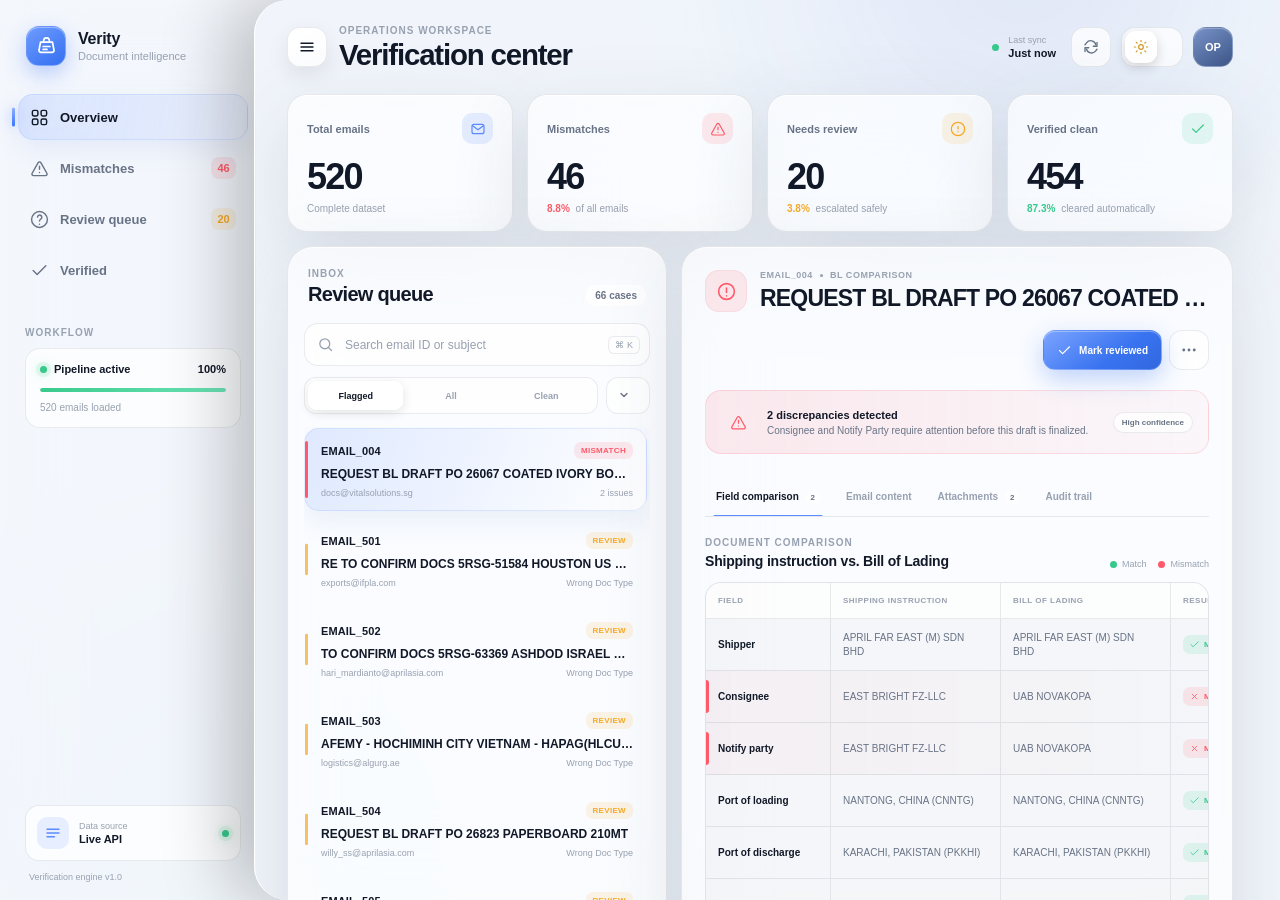
==== frontend/index.html @ 259330ae "refactor: remove hardcoded numbers and mock data from frontend web app" ====
<!doctype html>
<html lang="en" data-theme="dark">
<head>
  <meta charset="UTF-8">
  <meta name="viewport" content="width=device-width, initial-scale=1.0">
  <meta name="description" content="Shipping document verification and human review dashboard">
  <meta name="color-scheme" content="dark light">
  <title>Verity — Shipping Document Verification</title>
  <link rel="stylesheet" href="./styles.css">
</head>
<body>
  <div class="ambient ambient-one" aria-hidden="true"></div>
  <div class="ambient ambient-two" aria-hidden="true"></div>

  <div class="app-shell">
    <aside class="sidebar glass-panel" id="sidebar">
      <div class="brand-row">
        <a class="brand" href="#" aria-label="Verity home">
          <span class="brand-mark" aria-hidden="true">
            <svg viewBox="0 0 24 24" role="img"><path d="M5.8 7.5h12.4l1.6 8.2a2 2 0 0 1-2 2.4H6.2a2 2 0 0 1-2-2.4l1.6-8.2Z"/><path d="M9 7.5V5.7A3 3 0 0 1 12 3a3 3 0 0 1 3 2.7v1.8M8.5 12h7M8.5 15h4"/></svg>
          </span>
          <span><strong>Verity</strong><small>Document intelligence</small></span>
        </a>
        <button class="icon-button mobile-only" id="closeSidebar" aria-label="Close menu">
          <svg viewBox="0 0 24 24"><path d="m6 6 12 12M18 6 6 18"/></svg>
        </button>
      </div>

      <nav class="primary-nav" aria-label="Primary navigation">
        <span class="nav-selection" id="navSelection" aria-hidden="true"></span>
        <button class="nav-item active" type="button" data-nav="overview">
          <svg viewBox="0 0 24 24"><rect x="3" y="3" width="7" height="7" rx="2"/><rect x="14" y="3" width="7" height="7" rx="2"/><rect x="3" y="14" width="7" height="7" rx="2"/><rect x="14" y="14" width="7" height="7" rx="2"/></svg>
          <span>Overview</span>
        </button>
        <button class="nav-item" type="button" data-nav="mismatch" data-focus-status="MISMATCH">
          <svg viewBox="0 0 24 24"><path d="M12 9v4m0 4h.01M10.3 4.6 2.7 18a2 2 0 0 0 1.7 3h15.2a2 2 0 0 0 1.7-3L13.7 4.6a2 2 0 0 0-3.4 0Z"/></svg>
          <span>Mismatches</span><span class="nav-count" id="navMismatchCount">?</span>
        </button>
        <button class="nav-item" type="button" data-nav="review" data-focus-status="NEEDS_REVIEW">
          <svg viewBox="0 0 24 24"><path d="M12 22a10 10 0 1 0 0-20 10 10 0 0 0 0 20Z"/><path d="M9.5 9a2.7 2.7 0 1 1 4.6 2c-1.4 1.1-2.1 1.6-2.1 3M12 18h.01"/></svg>
          <span>Review queue</span><span class="nav-count amber" id="navReviewCount">?</span>
        </button>
        <button class="nav-item" type="button" data-nav="verified" data-focus-status="OK">
          <svg viewBox="0 0 24 24"><path d="M20 6 9 17l-5-5"/></svg>
          <span>Verified</span>
        </button>
      </nav>

      <div class="sidebar-section">
        <p class="section-label">Workflow</p>
        <div class="pipeline-card">
          <div class="pipeline-head">
            <span class="live-dot"></span>
            <span>Pipeline active</span>
            <strong>100%</strong>
          </div>
          <div class="progress-track"><span></span></div>
          <p id="pipelineProgressLabel">Awaiting submission data</p>
        </div>
      </div>

      <div class="sidebar-footer">
        <div class="service-state">
          <span class="service-icon">
            <svg viewBox="0 0 24 24"><path d="M4 7h16M4 12h16M4 17h10"/></svg>
          </span>
          <span><small>Data source</small><strong id="dataSourceLabel">Connecting...</strong></span>
          <span class="connection-dot" id="connectionDot"></span>
        </div>
        <p>Verification engine v1.0</p>
      </div>
    </aside>

    <main class="main-content">
      <header class="topbar">
        <div class="topbar-title">
          <button class="icon-button menu-trigger" id="openSidebar" aria-label="Hide navigation" aria-expanded="true" title="Show or hide navigation">
            <svg viewBox="0 0 24 24"><path d="M4 7h16M4 12h16M4 17h16"/></svg>
          </button>
          <div>
            <p class="eyebrow">Operations workspace</p>
            <h1>Verification center</h1>
          </div>
        </div>
        <div class="topbar-actions">
          <div class="sync-state desktop-only"><span></span><span><small>Last sync</small><strong id="lastSync">Just now</strong></span></div>
          <button class="icon-button" id="refreshButton" type="button" aria-label="Refresh data" title="Refresh data">
            <svg viewBox="0 0 24 24"><path d="M20 6v5h-5M4 18v-5h5"/><path d="M18.5 9A7 7 0 0 0 6 6.5L4 9m2 6a7 7 0 0 0 12 2.5l2-2.5"/></svg>
          </button>
          <button class="theme-toggle" id="themeToggle" type="button" aria-label="Switch color theme">
            <span class="theme-knob">
              <svg class="sun-icon" viewBox="0 0 24 24"><circle cx="12" cy="12" r="3.5"/><path d="M12 2v2M12 20v2M4.9 4.9l1.4 1.4M17.7 17.7l1.4 1.4M2 12h2M20 12h2M4.9 19.1l1.4-1.4M17.7 6.3l1.4-1.4"/></svg>
              <svg class="moon-icon" viewBox="0 0 24 24"><path d="M20.5 15.5A8.5 8.5 0 0 1 8.5 3.6 8.5 8.5 0 1 0 20.5 15.5Z"/></svg>
            </span>
          </button>
          <div class="avatar" aria-label="Operator profile">OP</div>
        </div>
      </header>

      <section class="stats-grid" aria-label="Verification statistics">
        <article class="stat-card glass-panel reveal" style="--delay: 0ms">
          <div class="stat-top"><span>Total emails</span><span class="stat-icon neutral"><svg viewBox="0 0 24 24"><rect x="3" y="5" width="18" height="14" rx="3"/><path d="m4 7 8 6 8-6"/></svg></span></div>
          <div class="stat-value" id="totalStat">?</div>
          <p>Complete dataset</p>
        </article>
        <article class="stat-card glass-panel reveal" style="--delay: 60ms">
          <div class="stat-top"><span>Mismatches</span><span class="stat-icon red"><svg viewBox="0 0 24 24"><path d="M12 9v4m0 4h.01M10.3 4.6 2.7 18a2 2 0 0 0 1.7 3h15.2a2 2 0 0 0 1.7-3L13.7 4.6a2 2 0 0 0-3.4 0Z"/></svg></span></div>
          <div class="stat-value" id="mismatchStat">?</div>
          <p><span class="trend red" id="mismatchRate">?</span> of all emails</p>
        </article>
        <article class="stat-card glass-panel reveal" style="--delay: 120ms">
          <div class="stat-top"><span>Needs review</span><span class="stat-icon amber"><svg viewBox="0 0 24 24"><path d="M12 22a10 10 0 1 0 0-20 10 10 0 0 0 0 20Z"/><path d="M12 8v4m0 4h.01"/></svg></span></div>
          <div class="stat-value" id="reviewStat">?</div>
          <p><span class="trend amber" id="reviewRate">?</span> escalated safely</p>
        </article>
        <article class="stat-card glass-panel reveal" style="--delay: 180ms">
          <div class="stat-top"><span>Verified clean</span><span class="stat-icon green"><svg viewBox="0 0 24 24"><path d="M20 6 9 17l-5-5"/></svg></span></div>
          <div class="stat-value" id="cleanStat">?</div>
          <p><span class="trend green" id="cleanRate">?</span> cleared automatically</p>
        </article>
      </section>

      <section class="workspace-grid">
        <aside class="queue-panel glass-panel reveal" style="--delay: 230ms">
          <div class="panel-heading">
            <div><p class="eyebrow">Inbox</p><h2>Review queue</h2></div>
            <span class="result-count" id="resultCount">66 cases</span>
          </div>

          <div class="search-field">
            <svg viewBox="0 0 24 24"><circle cx="11" cy="11" r="7"/><path d="m16.5 16.5 4 4"/></svg>
            <input id="searchInput" type="search" autocomplete="off" placeholder="Search email ID or subject">
            <kbd>⌘ K</kbd>
          </div>

          <div class="filter-row">
            <div class="segmented-control" id="statusFilters" role="group" aria-label="Status filter">
              <button type="button" class="active" data-status="FLAGGED">Flagged</button>
              <button type="button" data-status="ALL">All</button>
              <button type="button" data-status="OK">Clean</button>
            </div>
            <label class="select-shell" aria-label="Category filter">
              <select id="categoryFilter">
                <option value="ALL">All categories</option>
                <option value="BL_COMPARISON">BL comparison</option>
                <option value="SI_REQUEST">SI request</option>
                <option value="INVOICE_QUERY">Invoice query</option>
                <option value="GENERAL">General</option>
                <option value="SPAM">Spam</option>
              </select>
              <svg viewBox="0 0 24 24"><path d="m8 10 4 4 4-4"/></svg>
            </label>
          </div>

          <div class="queue-list" id="queueList" aria-live="polite"></div>
          <div class="queue-footer">
            <span id="queueRange">Showing 1–20</span>
            <button class="text-button" id="loadMoreButton" type="button">Load more</button>
          </div>
        </aside>

        <section class="detail-panel glass-panel reveal" style="--delay: 280ms" aria-live="polite">
          <div class="detail-header">
            <div class="detail-title-wrap">
              <div class="status-orb mismatch" id="statusOrb"><svg viewBox="0 0 24 24"><path d="M12 8v5m0 4h.01"/><circle cx="12" cy="12" r="9"/></svg></div>
              <div>
                <div class="detail-meta-line"><span id="selectedId">EMAIL_004</span><span class="dot-separator"></span><span id="selectedCategory">BL comparison</span></div>
                <h2 id="selectedSubject">Request BL draft — PO 26067</h2>
              </div>
            </div>
            <div class="detail-actions">
              <button class="secondary-button" id="retryButton" type="button">
                <svg viewBox="0 0 24 24"><path d="M20 6v5h-5M4 18v-5h5"/><path d="M18.5 9A7 7 0 0 0 6 6.5L4 9m2 6a7 7 0 0 0 12 2.5l2-2.5"/></svg>
                Retry
              </button>
              <button class="primary-button" id="reviewedButton" type="button">
                <svg viewBox="0 0 24 24"><path d="M20 6 9 17l-5-5"/></svg>
                <span>Mark reviewed</span>
              </button>
              <button class="icon-button" id="moreButton" type="button" aria-label="More actions"><svg viewBox="0 0 24 24"><circle cx="5" cy="12" r="1"/><circle cx="12" cy="12" r="1"/><circle cx="19" cy="12" r="1"/></svg></button>
            </div>
          </div>

          <div class="summary-banner mismatch" id="summaryBanner">
            <div class="summary-icon"><svg viewBox="0 0 24 24"><path d="M12 9v4m0 4h.01M10.3 4.6 2.7 18a2 2 0 0 0 1.7 3h15.2a2 2 0 0 0 1.7-3L13.7 4.6a2 2 0 0 0-3.4 0Z"/></svg></div>
            <div><strong id="summaryTitle">2 discrepancies detected</strong><p id="summaryText">Consignee and notify party require attention before this draft is finalized.</p></div>
            <span class="confidence-pill">High confidence</span>
          </div>

          <div class="tab-bar" role="tablist" aria-label="Document details">
            <button type="button" role="tab" class="active" data-tab="comparison">Field comparison <span id="comparisonTabCount">2</span></button>
            <button type="button" role="tab" data-tab="email">Email content</button>
            <button type="button" role="tab" data-tab="attachments">Attachments <span id="attachmentTabCount">2</span></button>
            <button type="button" role="tab" data-tab="audit">Audit trail</button>
          </div>

          <div class="tab-content active" id="comparisonTab" data-panel="comparison">
            <div class="comparison-head">
              <div><p class="eyebrow">Document comparison</p><h3>Shipping instruction vs. Bill of Lading</h3></div>
              <div class="legend"><span><i class="match"></i>Match</span><span><i class="mismatch"></i>Mismatch</span></div>
            </div>
            <div class="comparison-table" id="comparisonTable"></div>
          </div>

          <div class="tab-content" id="emailTab" data-panel="email">
            <div class="email-card">
              <div class="email-header-row"><span>From</span><strong id="emailFrom">docs@vitalsolutions.sg</strong></div>
              <div class="email-header-row"><span>Subject</span><strong id="emailSubject">Request BL draft</strong></div>
              <div class="email-body" id="emailBody"></div>
            </div>
          </div>

          <div class="tab-content" id="attachmentsTab" data-panel="attachments">
            <div class="attachment-grid" id="attachmentGrid"></div>
          </div>

          <div class="tab-content" id="auditTab" data-panel="audit">
            <div class="timeline" id="auditTimeline"></div>
          </div>
        </section>
      </section>
    </main>
  </div>

  <div class="popover glass-panel" id="morePopover" hidden>
    <button type="button" id="copyIdButton"><svg viewBox="0 0 24 24"><rect x="8" y="8" width="11" height="11" rx="2"/><path d="M16 8V5a2 2 0 0 0-2-2H5a2 2 0 0 0-2 2v9a2 2 0 0 0 2 2h3"/></svg>Copy email ID</button>
    <button type="button" id="exportButton"><svg viewBox="0 0 24 24"><path d="M12 3v12m0 0 4-4m-4 4-4-4M5 21h14"/></svg>Export result</button>
  </div>

  <div class="toast" id="toast" role="status" aria-live="polite"><span class="toast-icon"></span><span id="toastText">Updated</span></div>
  <div class="mobile-scrim" id="mobileScrim"></div>

  <script>
    window.SDOC_CONFIG = {
      apiBase: "http://localhost:8080",
      dataBase: "../data",
      submissionPath: "../submission.json"
    };
  </script>
  <script src="./app.js"></script>
</body>
</html>
---- frontend/styles.css ----
:root {
  --font: -apple-system, BlinkMacSystemFont, "SF Pro Display", "SF Pro Text", "Helvetica Neue", Arial, sans-serif;
  --radius-xs: 10px;
  --radius-sm: 14px;
  --radius-md: 20px;
  --radius-lg: 26px;
  --radius-xl: 34px;
  --accent: #5b8cff;
  --accent-strong: #3975ff;
  --accent-soft: rgba(91, 140, 255, .14);
  --red: #ff5a69;
  --red-soft: rgba(255, 90, 105, .12);
  --amber: #f6a928;
  --amber-soft: rgba(246, 169, 40, .12);
  --green: #37c98b;
  --green-soft: rgba(55, 201, 139, .12);
  --blur: blur(30px) saturate(145%);
  --ease: cubic-bezier(.22, 1, .36, 1);
  --spring: cubic-bezier(.2, .95, .2, 1.08);
}

html[data-theme="dark"] {
  --bg: #090b10;
  --bg-elevated: #11141b;
  --panel: rgba(20, 24, 33, .7);
  --panel-strong: rgba(24, 28, 38, .9);
  --panel-hover: rgba(35, 41, 55, .82);
  --field: rgba(255, 255, 255, .055);
  --field-hover: rgba(255, 255, 255, .085);
  --border: rgba(255, 255, 255, .095);
  --border-strong: rgba(255, 255, 255, .15);
  --text: #f6f7fb;
  --text-muted: #98a0af;
  --text-faint: #687080;
  --shadow: 0 24px 80px rgba(0, 0, 0, .36), inset 0 1px 0 rgba(255, 255, 255, .04);
  --sidebar-bg: rgba(14, 17, 24, .84);
  --content-surface: rgba(9, 11, 16, .96);
  --content-edge: rgba(255, 255, 255, .075);
}

html[data-theme="light"] {
  --bg: #eef2f8;
  --bg-elevated: #f8faff;
  --panel: rgba(255, 255, 255, .66);
  --panel-strong: rgba(255, 255, 255, .9);
  --panel-hover: rgba(255, 255, 255, .96);
  --field: rgba(255, 255, 255, .74);
  --field-hover: #fff;
  --border: rgba(28, 39, 58, .09);
  --border-strong: rgba(28, 39, 58, .14);
  --text: #111827;
  --text-muted: #687386;
  --text-faint: #98a1b0;
  --shadow: 0 24px 80px rgba(46, 61, 84, .13), inset 0 1px 0 rgba(255, 255, 255, .86);
  --sidebar-bg: rgba(245, 248, 253, .8);
  --content-surface: rgba(241, 245, 251, .96);
  --content-edge: rgba(255, 255, 255, .9);
}

* { box-sizing: border-box; }

html { min-width: 320px; background: var(--bg); scroll-behavior: smooth; }

body {
  margin: 0;
  height: 100vh;
  min-height: 100vh;
  overflow: hidden;
  color: var(--text);
  background:
    radial-gradient(circle at 77% -10%, rgba(61, 105, 210, .13), transparent 34%),
    radial-gradient(circle at 18% 95%, rgba(73, 185, 160, .07), transparent 30%),
    var(--bg);
  font-family: var(--font);
  -webkit-font-smoothing: antialiased;
  transition: color .35s ease, background .35s ease;
}

button, input, select { font: inherit; }
button { color: inherit; }
button, a, select { -webkit-tap-highlight-color: transparent; }
button:focus-visible, input:focus-visible, select:focus-visible, a:focus-visible { outline: 3px solid rgba(91, 140, 255, .35); outline-offset: 2px; }
svg { display: block; fill: none; stroke: currentColor; stroke-width: 1.8; stroke-linecap: round; stroke-linejoin: round; }

.ambient { position: fixed; z-index: -1; border-radius: 50%; filter: blur(100px); pointer-events: none; opacity: .34; transition: opacity .4s ease; }
.ambient-one { width: 360px; height: 360px; top: -160px; right: 7vw; background: #315fc8; }
.ambient-two { width: 320px; height: 320px; bottom: -160px; left: 22vw; background: #247c76; opacity: .17; }

.glass-panel {
  background: var(--panel);
  border: 1px solid var(--border);
  box-shadow: var(--shadow);
  -webkit-backdrop-filter: blur(38px) saturate(165%);
  backdrop-filter: blur(38px) saturate(165%);
}

.app-shell {
  display: grid;
  grid-template-columns: 272px minmax(0, 1fr);
  height: 100vh;
  min-height: 100vh;
  overflow: clip;
  transition: grid-template-columns .72s var(--ease);
}
.app-shell.sidebar-collapsed { grid-template-columns: 0 minmax(0, 1fr); }

.sidebar {
  position: sticky;
  top: 0;
  z-index: 20;
  display: flex;
  flex-direction: column;
  width: 272px;
  height: 100vh;
  padding: 24px 24px 18px 18px;
  border: 0;
  border-radius: 0;
  background: var(--sidebar-bg);
  box-shadow: 18px 0 54px rgba(0, 0, 0, .06);
  transform-origin: left center;
  transition: transform .72s var(--ease), opacity .45s ease, filter .55s ease;
}
.sidebar::after {
  position: absolute;
  top: 0;
  right: -36px;
  bottom: 0;
  width: 36px;
  background: var(--sidebar-bg);
  content: "";
  pointer-events: none;
}
.sidebar > * { position: relative; z-index: 1; }
.app-shell.sidebar-collapsed .sidebar { opacity: 0; filter: blur(8px); transform: translateX(-104%) scale(.97); pointer-events: none; }

.brand-row { display: flex; align-items: center; justify-content: space-between; padding: 2px 8px 28px; }
.brand { display: flex; gap: 12px; align-items: center; color: inherit; text-decoration: none; }
.brand-mark { display: grid; width: 40px; height: 40px; place-items: center; border: 1px solid rgba(255,255,255,.2); border-radius: 13px; color: #fff; background: linear-gradient(145deg, #6e9bff, #346ff1); box-shadow: 0 8px 22px rgba(55, 112, 242, .32), inset 0 1px 0 rgba(255,255,255,.35); }
.brand-mark svg { width: 23px; }
.brand strong { display: block; font-size: 16px; letter-spacing: -.25px; }
.brand small { display: block; margin-top: 2px; color: var(--text-faint); font-size: 11px; }

.primary-nav { position: relative; display: grid; gap: 5px; }
.nav-selection {
  position: absolute;
  top: 0;
  right: 0;
  left: 0;
  z-index: 0;
  height: 46px;
  border: 1px solid rgba(116, 158, 255, .18);
  border-radius: 15px;
  background: radial-gradient(circle at 18% 5%, rgba(255,255,255,.13), transparent 40%), linear-gradient(100deg, rgba(91,140,255,.2), rgba(91,140,255,.065));
  box-shadow: inset 0 1px 0 rgba(255,255,255,.08), 0 10px 24px rgba(26,78,190,.08);
  pointer-events: none;
  transform: translate3d(0, 0, 0);
  transition: transform .58s var(--spring), height .45s var(--spring), opacity .25s ease;
}
.nav-selection::before {
  position: absolute;
  top: 50%;
  left: -7px;
  width: 3px;
  height: 19px;
  border-radius: 999px;
  background: linear-gradient(#8fb0ff, #3975ff);
  box-shadow: 0 0 14px rgba(91,140,255,.72);
  content: "";
  transform: translateY(-50%);
}
.nav-item { position: relative; z-index: 1; display: flex; align-items: center; width: 100%; min-height: 46px; padding: 0 12px; gap: 11px; border: 0; border-radius: 14px; color: var(--text-muted); background: transparent; cursor: pointer; text-align: left; transition: transform .28s var(--spring), color .25s ease; }
.nav-item::before { position: absolute; left: -7px; width: 3px; height: 18px; border-radius: 10px; background: var(--accent); content: ""; opacity: 0; transform: scaleY(.4); transition: .25s var(--ease); }
.nav-item:hover { color: var(--text); transform: translateX(3px) scale(1.012); }
.nav-item:active { transform: translateX(2px) scale(.975); }
.nav-item.active { color: var(--text); }
.nav-item.active::before { opacity: 0; }
.nav-item svg { width: 19px; height: 19px; }
.nav-item span:nth-child(2) { flex: 1; font-size: 13px; font-weight: 600; }
.nav-count { display: grid; min-width: 25px; height: 22px; padding: 0 6px; place-items: center; border-radius: 8px; color: var(--red); background: var(--red-soft); font-size: 11px; font-weight: 700; }
.nav-count.amber { color: var(--amber); background: var(--amber-soft); }

.sidebar-section { margin-top: 34px; padding: 0 7px; }
.section-label, .eyebrow { margin: 0; color: var(--text-faint); font-size: 10px; font-weight: 700; letter-spacing: .1em; text-transform: uppercase; }
.section-label { margin-bottom: 10px; }
.pipeline-card { padding: 14px; border: 1px solid var(--border); border-radius: 15px; background: var(--field); }
.pipeline-head { display: flex; align-items: center; gap: 7px; font-size: 11px; font-weight: 600; }
.pipeline-head strong { margin-left: auto; font-size: 11px; }
.live-dot, .connection-dot { width: 7px; height: 7px; border-radius: 50%; background: var(--green); box-shadow: 0 0 0 4px rgba(55,201,139,.1), 0 0 12px rgba(55,201,139,.6); }
.progress-track { height: 4px; margin: 13px 0 10px; overflow: hidden; border-radius: 999px; background: var(--border); }
.progress-track span { display: block; width: 100%; height: 100%; border-radius: inherit; background: linear-gradient(90deg, #39ca8d, #6de4b6); box-shadow: 0 0 12px rgba(55,201,139,.45); }
.pipeline-card p { margin: 0; color: var(--text-faint); font-size: 10px; }

.sidebar-footer { margin-top: auto; padding: 12px 7px 0; }
.service-state { display: flex; align-items: center; gap: 10px; padding: 11px; border: 1px solid var(--border); border-radius: 14px; background: var(--field); }
.service-icon { display: grid; width: 32px; height: 32px; place-items: center; border-radius: 10px; color: var(--accent); background: var(--accent-soft); }
.service-icon svg { width: 18px; }
.service-state > span:nth-child(2) { min-width: 0; flex: 1; }
.service-state small, .service-state strong { display: block; overflow: hidden; text-overflow: ellipsis; white-space: nowrap; }
.service-state small { color: var(--text-faint); font-size: 9px; }
.service-state strong { margin-top: 2px; font-size: 11px; }
.connection-dot.offline { background: var(--amber); box-shadow: 0 0 0 4px rgba(246,169,40,.1); }
.sidebar-footer > p { margin: 11px 4px 0; color: var(--text-faint); font-size: 9px; }

.main-content {
  position: relative;
  z-index: 30;
  min-width: 0;
  height: 100vh;
  min-height: 0;
  margin: 0 0 0 -18px;
  padding: 0 32px 42px;
  overflow-x: hidden;
  overflow-y: auto;
  overscroll-behavior: contain;
  scrollbar-gutter: stable;
  border: 1px solid var(--content-edge);
  border-width: 0 0 0 1px;
  border-radius: 34px 0 0 34px;
  background: radial-gradient(circle at 75% -5%, rgba(68,109,208,.09), transparent 29%), var(--content-surface);
  box-shadow: -24px 0 70px rgba(0,0,0,.24), inset 1px 0 0 rgba(255,255,255,.035);
  transform: translate3d(0,0,0);
  transition: margin .72s var(--ease), border-radius .65s var(--ease), box-shadow .55s ease, transform .72s var(--ease);
}
.app-shell.sidebar-collapsed .main-content { margin-left: 0; border-left-color: transparent; border-radius: 0; box-shadow: none; }
.main-content::before {
  position: absolute;
  top: 54px;
  bottom: 54px;
  left: 0;
  width: 1px;
  background: linear-gradient(transparent, rgba(154,180,255,.3), transparent);
  content: "";
  opacity: .7;
  pointer-events: none;
  transition: opacity .4s ease;
}
.app-shell.sidebar-collapsed .main-content::before { opacity: 0; }
.topbar { display: flex; min-height: 94px; align-items: center; justify-content: space-between; }
.topbar-title { display: flex; align-items: center; gap: 12px; }
.topbar h1 { margin: 4px 0 0; font-size: clamp(22px, 2.3vw, 30px); letter-spacing: -.04em; line-height: 1; }
.topbar-actions { display: flex; align-items: center; gap: 10px; }
.sync-state { display: flex; align-items: center; gap: 9px; margin-right: 5px; }
.sync-state > span:first-child { width: 7px; height: 7px; border-radius: 50%; background: var(--green); }
.sync-state small, .sync-state strong { display: block; }
.sync-state small { color: var(--text-faint); font-size: 9px; }
.sync-state strong { margin-top: 2px; font-size: 11px; }

.icon-button { display: grid; width: 40px; height: 40px; padding: 0; place-items: center; border: 1px solid var(--border); border-radius: 13px; color: var(--text-muted); background: var(--field); cursor: pointer; transition: transform .2s var(--ease), color .2s ease, background .2s ease, border-color .2s ease; }
.icon-button:hover { color: var(--text); background: var(--field-hover); border-color: var(--border-strong); transform: translateY(-1px); }
.icon-button:active { transform: scale(.94); }
.icon-button svg { width: 18px; height: 18px; }
.icon-button.spinning svg { animation: spin .7s var(--ease); }
.menu-trigger { position: relative; overflow: hidden; color: var(--text); background: linear-gradient(145deg, var(--field-hover), var(--field)); box-shadow: inset 0 1px 0 rgba(255,255,255,.08), 0 8px 22px rgba(0,0,0,.08); }
.menu-trigger::after { position: absolute; width: 34px; height: 34px; border-radius: 50%; background: rgba(91,140,255,.2); content: ""; opacity: 0; transform: scale(.2); transition: opacity .25s ease, transform .5s var(--ease); }
.menu-trigger:hover::after { opacity: 1; transform: scale(1.35); }
.menu-trigger svg { position: relative; z-index: 1; transition: transform .55s var(--spring); }
.app-shell.sidebar-collapsed .menu-trigger svg { transform: rotate(180deg) scale(.92); }

.theme-toggle { position: relative; width: 62px; height: 40px; padding: 3px; border: 1px solid var(--border); border-radius: 14px; background: var(--field); cursor: pointer; }
.theme-knob { display: grid; width: 32px; height: 32px; place-items: center; border-radius: 11px; color: #f6c85f; background: var(--panel-strong); box-shadow: 0 4px 12px rgba(0,0,0,.16); transform: translateX(22px); transition: transform .4s var(--ease), color .3s ease, background .3s ease; }
.theme-knob svg { position: absolute; width: 16px; height: 16px; transition: opacity .25s ease, transform .35s var(--ease); }
.sun-icon { opacity: 0; transform: rotate(-50deg) scale(.5); }
.moon-icon { opacity: 1; transform: rotate(0) scale(1); }
html[data-theme="light"] .theme-knob { color: #d49a21; transform: translateX(0); }
html[data-theme="light"] .sun-icon { opacity: 1; transform: rotate(0) scale(1); }
html[data-theme="light"] .moon-icon { opacity: 0; transform: rotate(50deg) scale(.5); }

.avatar { display: grid; width: 40px; height: 40px; place-items: center; border: 1px solid rgba(255,255,255,.2); border-radius: 13px; color: white; background: linear-gradient(145deg, #7893c8, #3d5587); box-shadow: inset 0 1px 0 rgba(255,255,255,.25); font-size: 11px; font-weight: 700; }

.stats-grid { display: grid; grid-template-columns: repeat(4, minmax(0, 1fr)); gap: 14px; }
.stat-card { position: relative; min-width: 0; padding: 18px 19px 17px; overflow: hidden; border-radius: var(--radius-md); transition: transform .3s var(--ease), border-color .3s ease; }
.stat-card::after { position: absolute; inset: 0; background: linear-gradient(115deg, transparent 30%, rgba(255,255,255,.05), transparent 70%); content: ""; transform: translateX(-100%); transition: transform .8s var(--ease); pointer-events: none; }
.stat-card:hover { transform: translateY(-3px); border-color: var(--border-strong); }
.stat-card:hover::after { transform: translateX(100%); }
.stat-top { display: flex; align-items: center; justify-content: space-between; color: var(--text-muted); font-size: 11px; font-weight: 600; }
.stat-icon { display: grid; width: 31px; height: 31px; place-items: center; border-radius: 10px; }
.stat-icon svg { width: 16px; }
.stat-icon.neutral { color: var(--accent); background: var(--accent-soft); }
.stat-icon.red { color: var(--red); background: var(--red-soft); }
.stat-icon.amber { color: var(--amber); background: var(--amber-soft); }
.stat-icon.green { color: var(--green); background: var(--green-soft); }
.stat-value { margin-top: 12px; font-size: clamp(27px, 3vw, 36px); font-weight: 670; letter-spacing: -.05em; }
.stat-card p { margin: 5px 0 0; color: var(--text-faint); font-size: 10px; }
.trend { margin-right: 3px; font-weight: 700; }
.trend.red { color: var(--red); }.trend.amber { color: var(--amber); }.trend.green { color: var(--green); }

.workspace-grid { display: grid; grid-template-columns: minmax(300px, 380px) minmax(0, 1fr); gap: 14px; margin-top: 14px; align-items: start; }
.queue-panel, .detail-panel { border-radius: var(--radius-lg); }
.queue-panel { position: sticky; top: 14px; height: calc(100vh - 28px); min-height: 700px; display: flex; flex-direction: column; padding: 21px 16px 13px; overflow: hidden; }
.panel-heading { display: flex; align-items: flex-end; justify-content: space-between; padding: 0 4px 17px; }
.panel-heading h2 { margin: 4px 0 0; font-size: 20px; letter-spacing: -.035em; }
.result-count { padding: 5px 9px; border-radius: 9px; color: var(--text-muted); background: var(--field); font-size: 10px; font-weight: 600; }

.search-field { position: relative; display: flex; align-items: center; }
.search-field > svg { position: absolute; left: 13px; width: 17px; color: var(--text-faint); }
.search-field input { width: 100%; height: 43px; padding: 0 49px 0 40px; border: 1px solid var(--border); border-radius: 14px; outline: none; color: var(--text); background: var(--field); font-size: 12px; transition: background .2s ease, border-color .2s ease, box-shadow .2s ease; }
.search-field input::placeholder { color: var(--text-faint); }
.search-field input:focus { background: var(--field-hover); border-color: rgba(91,140,255,.42); box-shadow: 0 0 0 4px rgba(91,140,255,.08); }
.search-field kbd { position: absolute; right: 10px; padding: 3px 6px; border: 1px solid var(--border); border-radius: 6px; color: var(--text-faint); background: var(--panel); font: 9px var(--font); }

.filter-row { display: flex; gap: 8px; margin: 11px 0 13px; }
.segmented-control { display: flex; flex: 1; padding: 3px; border: 1px solid var(--border); border-radius: 12px; background: var(--field); }
.segmented-control button { flex: 1; height: 29px; padding: 0 7px; border: 0; border-radius: 9px; color: var(--text-faint); background: transparent; cursor: pointer; font-size: 9px; font-weight: 650; transition: .25s var(--ease); }
.segmented-control button.active { color: var(--text); background: var(--panel-strong); box-shadow: 0 3px 11px rgba(0,0,0,.11), inset 0 1px 0 rgba(255,255,255,.05); }
.select-shell { position: relative; width: 44px; }
.select-shell select { width: 100%; height: 37px; padding: 0; border: 1px solid var(--border); border-radius: 12px; outline: none; color: transparent; background: var(--field); cursor: pointer; appearance: none; }
.select-shell svg { position: absolute; inset: 9px; width: 18px; color: var(--text-muted); pointer-events: none; }

.queue-list { min-height: 0; flex: 1; overflow-y: auto; padding: 1px 3px 12px 0; scrollbar-width: thin; scrollbar-color: var(--border-strong) transparent; }
.queue-list::-webkit-scrollbar { width: 5px; }.queue-list::-webkit-scrollbar-thumb { border-radius: 20px; background: var(--border-strong); }
.queue-item { position: relative; display: block; width: 100%; margin-bottom: 7px; padding: 13px 13px 12px 16px; overflow: hidden; border: 1px solid transparent; border-radius: 15px; color: inherit; background: transparent; cursor: pointer; text-align: left; animation: queueIn .48s var(--ease) both; animation-delay: calc(var(--item-index, 0) * 22ms); transition: transform .3s var(--spring), background .25s ease, border-color .25s ease, box-shadow .3s ease; }
.queue-item::before { position: absolute; top: 12px; bottom: 12px; left: 0; width: 3px; border-radius: 5px; background: var(--status-color, var(--text-faint)); content: ""; opacity: .72; transform: scaleY(.55); transition: transform .3s var(--ease), opacity .3s ease; }
.queue-item:hover { background: var(--field); transform: translateX(2px); }
.queue-item.active { border-color: rgba(112,154,255,.18); background: linear-gradient(110deg, rgba(91,140,255,.17), var(--field)); box-shadow: inset 0 1px 0 rgba(255,255,255,.07), 0 10px 28px rgba(34,77,170,.08); }
.queue-item.active::before { opacity: 1; transform: scaleY(1); }
.queue-item.mismatch { --status-color: var(--red); }.queue-item.review { --status-color: var(--amber); }.queue-item.ok { --status-color: var(--green); }
.queue-item-top { display: flex; align-items: center; gap: 8px; }
.queue-item-top strong { min-width: 0; flex: 1; overflow: hidden; text-overflow: ellipsis; white-space: nowrap; font-size: 11px; letter-spacing: .01em; }
.status-chip { padding: 4px 7px; border-radius: 7px; font-size: 8px; font-weight: 800; letter-spacing: .04em; text-transform: uppercase; }
.status-chip.mismatch { color: var(--red); background: var(--red-soft); }.status-chip.review { color: var(--amber); background: var(--amber-soft); }.status-chip.ok { color: var(--green); background: var(--green-soft); }
.queue-subject { margin: 8px 0 7px; overflow: hidden; color: var(--text); font-size: 12px; font-weight: 600; text-overflow: ellipsis; white-space: nowrap; }
.queue-item-bottom { display: flex; align-items: center; justify-content: space-between; color: var(--text-faint); font-size: 9px; }
.queue-item-bottom span:first-child { overflow: hidden; text-overflow: ellipsis; white-space: nowrap; }
.queue-footer { display: flex; align-items: center; justify-content: space-between; padding: 11px 4px 2px; border-top: 1px solid var(--border); color: var(--text-faint); font-size: 9px; }
.text-button { padding: 5px 0; border: 0; color: var(--accent); background: transparent; cursor: pointer; font-size: 10px; font-weight: 650; }
.text-button:hover { text-decoration: underline; }

.detail-panel { min-height: calc(100vh - 123px); padding: 23px; overflow: hidden; }
.detail-header { display: grid; grid-template-columns: minmax(0, 1fr) auto; align-items: center; gap: 18px; }
.detail-title-wrap { display: flex; width: 100%; min-width: 0; align-items: center; gap: 13px; }
.detail-title-wrap > div:last-child { min-width: 0; flex: 1; }
.status-orb { display: grid; width: 42px; height: 42px; flex: 0 0 auto; place-items: center; border-radius: 14px; }
.status-orb svg { width: 21px; }
.status-orb.mismatch { color: var(--red); background: var(--red-soft); box-shadow: inset 0 0 0 1px rgba(255,90,105,.09); }.status-orb.review { color: var(--amber); background: var(--amber-soft); }.status-orb.ok { color: var(--green); background: var(--green-soft); }
.detail-meta-line { display: flex; align-items: center; gap: 7px; color: var(--text-faint); font-size: 9px; font-weight: 650; letter-spacing: .06em; text-transform: uppercase; }
.dot-separator { width: 3px; height: 3px; border-radius: 50%; background: currentColor; }
.detail-header h2 { width: 100%; max-width: 680px; margin: 5px 0 0; overflow: hidden; font-size: clamp(17px, 2vw, 23px); letter-spacing: -.035em; line-height: 1.18; text-overflow: ellipsis; white-space: nowrap; }
.detail-actions { display: flex; min-width: max-content; flex: 0 0 auto; gap: 7px; }
.primary-button, .secondary-button { display: flex; height: 40px; padding: 0 13px; align-items: center; gap: 7px; border-radius: 12px; cursor: pointer; font-size: 10px; font-weight: 700; transition: transform .22s var(--ease), filter .22s ease, box-shadow .22s ease; }
.primary-button svg, .secondary-button svg { width: 15px; }
.primary-button { position: relative; overflow: hidden; border: 1px solid rgba(255,255,255,.16); color: white; background: linear-gradient(145deg, #7ba4ff, #3973f0 62%, #3268df); box-shadow: 0 9px 24px rgba(57,115,240,.3), inset 0 1px 0 rgba(255,255,255,.32); }
.primary-button::after { position: absolute; top: -100%; left: -45%; width: 36%; height: 300%; background: linear-gradient(90deg, transparent, rgba(255,255,255,.3), transparent); content: ""; transform: rotate(18deg); transition: left .65s var(--ease); }
.primary-button:hover::after { left: 120%; }
.primary-button.reviewed { color: var(--green); border-color: rgba(55,201,139,.18); background: var(--green-soft); box-shadow: none; }
.secondary-button { border: 1px solid var(--border); color: var(--text-muted); background: var(--field); }
.primary-button:hover, .secondary-button:hover { filter: brightness(1.08); transform: translateY(-1px); }
.primary-button:active, .secondary-button:active { transform: scale(.96); }

.summary-banner { display: flex; align-items: center; gap: 12px; margin-top: 20px; padding: 14px 15px; border: 1px solid; border-radius: 16px; }
.summary-banner.mismatch { border-color: rgba(255,90,105,.16); background: linear-gradient(90deg, var(--red-soft), rgba(255,90,105,.035)); }.summary-banner.review { border-color: rgba(246,169,40,.16); background: linear-gradient(90deg, var(--amber-soft), rgba(246,169,40,.035)); }.summary-banner.ok { border-color: rgba(55,201,139,.16); background: linear-gradient(90deg, var(--green-soft), rgba(55,201,139,.035)); }
.summary-icon { display: grid; width: 34px; height: 34px; flex: 0 0 auto; place-items: center; border-radius: 11px; color: var(--red); background: rgba(255,255,255,.05); }
.summary-banner.review .summary-icon { color: var(--amber); }.summary-banner.ok .summary-icon { color: var(--green); }
.summary-icon svg { width: 17px; }
.summary-banner > div:nth-child(2) { min-width: 0; flex: 1; }
.summary-banner strong { display: block; font-size: 11px; }
.summary-banner p { margin: 4px 0 0; overflow: hidden; color: var(--text-muted); font-size: 10px; text-overflow: ellipsis; white-space: nowrap; }
.confidence-pill { padding: 5px 8px; border: 1px solid var(--border); border-radius: 999px; color: var(--text-muted); background: var(--field); font-size: 8px; font-weight: 700; white-space: nowrap; }

.tab-bar { display: flex; gap: 4px; margin-top: 22px; border-bottom: 1px solid var(--border); overflow-x: auto; scrollbar-width: none; }
.tab-bar::-webkit-scrollbar { display: none; }
.tab-bar button { position: relative; height: 40px; padding: 0 11px; border: 0; color: var(--text-faint); background: transparent; cursor: pointer; font-size: 10px; font-weight: 650; white-space: nowrap; transition: color .2s ease; }
.tab-bar button::after { position: absolute; right: 8px; bottom: -1px; left: 8px; height: 2px; border-radius: 3px 3px 0 0; background: var(--accent); content: ""; opacity: 0; transform: scaleX(.35); transition: .3s var(--ease); }
.tab-bar button:hover { color: var(--text-muted); }.tab-bar button.active { color: var(--text); }.tab-bar button.active::after { opacity: 1; transform: scaleX(1); }
.tab-bar button span { margin-left: 4px; padding: 2px 5px; border-radius: 6px; color: var(--text-muted); background: var(--field); font-size: 8px; }

.tab-content { display: none; padding-top: 20px; animation: contentIn .38s var(--ease) both; }
.tab-content.active { display: block; }
.comparison-head { display: flex; align-items: flex-end; justify-content: space-between; gap: 14px; margin-bottom: 13px; }
.comparison-head h3 { margin: 5px 0 0; font-size: 14px; letter-spacing: -.015em; }
.legend { display: flex; gap: 12px; color: var(--text-faint); font-size: 9px; }
.legend span { display: flex; align-items: center; gap: 5px; }
.legend i { width: 7px; height: 7px; border-radius: 50%; }.legend i.match { background: var(--green); }.legend i.mismatch { background: var(--red); }

.comparison-table { overflow: hidden; border: 1px solid var(--border); border-radius: 16px; background: rgba(0,0,0,.025); }
.comparison-row { position: relative; display: grid; grid-template-columns: minmax(125px, .85fr) minmax(170px, 1.6fr) minmax(170px, 1.6fr) 78px; align-items: stretch; border-bottom: 1px solid var(--border); transition: background .2s ease; }
.comparison-row:last-child { border-bottom: 0; }
.comparison-row:not(.table-head):hover { background: var(--field); }
.comparison-row.is-different { background: linear-gradient(90deg, rgba(255,90,105,.045), transparent); }
.comparison-row.is-different::before { position: absolute; top: 9px; bottom: 9px; left: 0; width: 3px; border-radius: 0 3px 3px 0; background: var(--red); content: ""; }
.comparison-cell { display: flex; min-width: 0; min-height: 51px; padding: 10px 12px; align-items: center; border-right: 1px solid var(--border); color: var(--text-muted); font-size: 10px; line-height: 1.4; }
.comparison-cell:last-child { border-right: 0; }
.comparison-cell.field-name { color: var(--text); font-weight: 650; }
.table-head { background: var(--field); }
.table-head .comparison-cell { min-height: 35px; padding-top: 7px; padding-bottom: 7px; color: var(--text-faint); font-size: 8px; font-weight: 750; letter-spacing: .06em; text-transform: uppercase; }
.cell-value { display: -webkit-box; overflow: hidden; -webkit-box-orient: vertical; -webkit-line-clamp: 2; }
.row-result { display: inline-flex; padding: 4px 6px; align-items: center; gap: 4px; border-radius: 7px; font-size: 8px; font-weight: 750; }
.row-result svg { width: 11px; }.row-result.match { color: var(--green); background: var(--green-soft); }.row-result.mismatch { color: var(--red); background: var(--red-soft); }

.email-card { overflow: hidden; border: 1px solid var(--border); border-radius: 17px; background: var(--field); }
.email-header-row { display: grid; grid-template-columns: 80px 1fr; gap: 10px; padding: 12px 15px; border-bottom: 1px solid var(--border); font-size: 11px; }
.email-header-row span { color: var(--text-faint); }.email-header-row strong { overflow: hidden; text-overflow: ellipsis; white-space: nowrap; }
.email-body { padding: 20px; color: var(--text-muted); font-size: 12px; line-height: 1.7; white-space: pre-wrap; }

.attachment-grid { display: grid; grid-template-columns: repeat(2, minmax(0,1fr)); gap: 11px; }
.attachment-card { display: flex; min-width: 0; padding: 14px; align-items: center; gap: 11px; border: 1px solid var(--border); border-radius: 15px; background: var(--field); transition: transform .25s var(--ease), background .2s ease; }
.attachment-card:hover { background: var(--field-hover); transform: translateY(-2px); }
.file-icon { display: grid; width: 38px; height: 42px; flex: 0 0 auto; place-items: center; border-radius: 11px; color: var(--accent); background: var(--accent-soft); }
.file-icon svg { width: 18px; }
.attachment-card > div:nth-child(2) { min-width: 0; flex: 1; }
.attachment-card strong, .attachment-card small { display: block; overflow: hidden; text-overflow: ellipsis; white-space: nowrap; }
.attachment-card strong { font-size: 10px; }.attachment-card small { margin-top: 4px; color: var(--text-faint); font-size: 9px; }
.attachment-badge { padding: 4px 6px; border-radius: 6px; color: var(--text-muted); background: var(--panel); font-size: 8px; font-weight: 750; text-transform: uppercase; }

.timeline { position: relative; padding-left: 23px; }
.timeline::before { position: absolute; top: 4px; bottom: 4px; left: 7px; width: 1px; background: var(--border); content: ""; }
.timeline-item { position: relative; padding: 0 0 22px 9px; }
.timeline-item:last-child { padding-bottom: 0; }
.timeline-dot { position: absolute; top: 2px; left: -20px; width: 9px; height: 9px; border: 2px solid var(--panel-strong); border-radius: 50%; background: var(--accent); box-shadow: 0 0 0 3px var(--accent-soft); }
.timeline-item strong { display: block; font-size: 11px; }.timeline-item p { margin: 4px 0 0; color: var(--text-muted); font-size: 10px; }.timeline-item time { display: block; margin-top: 4px; color: var(--text-faint); font-size: 8px; }

.popover { position: fixed; z-index: 50; width: 170px; padding: 6px; border-radius: 14px; }
.popover[hidden] { display: none; }
.popover button { display: flex; width: 100%; height: 36px; padding: 0 10px; align-items: center; gap: 8px; border: 0; border-radius: 9px; color: var(--text-muted); background: transparent; cursor: pointer; font-size: 10px; text-align: left; }
.popover button:hover { color: var(--text); background: var(--field); }.popover svg { width: 14px; }

.toast { position: fixed; right: 24px; bottom: 24px; z-index: 100; display: flex; min-width: 210px; padding: 12px 15px; align-items: center; gap: 10px; border: 1px solid var(--border-strong); border-radius: 14px; color: var(--text); background: var(--panel-strong); box-shadow: var(--shadow); backdrop-filter: var(--blur); font-size: 11px; font-weight: 600; opacity: 0; pointer-events: none; transform: translateY(18px) scale(.96); transition: .35s var(--ease); }
.toast.visible { opacity: 1; transform: translateY(0) scale(1); }
.toast-icon { width: 8px; height: 8px; border-radius: 50%; background: var(--green); box-shadow: 0 0 0 4px var(--green-soft); }

.empty-state { display: grid; min-height: 220px; padding: 30px; place-items: center; text-align: center; }
.empty-state svg { width: 34px; margin: 0 auto 11px; color: var(--text-faint); }.empty-state strong { font-size: 12px; }.empty-state p { margin: 5px 0 0; color: var(--text-faint); font-size: 10px; }
.skeleton { overflow: hidden; border-radius: 8px; background: var(--field); }
.skeleton::after { display: block; width: 100%; height: 100%; background: linear-gradient(90deg, transparent, rgba(255,255,255,.05), transparent); content: ""; animation: shimmer 1.4s infinite; }

.mobile-only, .mobile-scrim { display: none; }
.reveal { opacity: 0; animation: reveal .7s var(--ease) forwards; animation-delay: var(--delay, 0ms); }

@keyframes reveal { from { opacity: 0; transform: translateY(14px) scale(.985); } to { opacity: 1; transform: none; } }
@keyframes contentIn { from { opacity: 0; transform: translateY(8px); } to { opacity: 1; transform: none; } }
@keyframes queueIn { from { opacity: 0; transform: translateY(7px) scale(.985); } to { opacity: 1; transform: none; } }
@keyframes shimmer { from { transform: translateX(-100%); } to { transform: translateX(100%); } }
@keyframes spin { to { transform: rotate(360deg); } }

@media (max-width: 1180px) {
  .app-shell { grid-template-columns: 238px minmax(0,1fr); }
  .sidebar { width: 238px; }
  .main-content { padding-right: 20px; padding-left: 20px; }
  .workspace-grid { grid-template-columns: 320px minmax(0,1fr); }
  .detail-actions .secondary-button { width: 40px; padding: 0; justify-content: center; font-size: 0; }
  .comparison-row { grid-template-columns: 110px minmax(140px,1.4fr) minmax(140px,1.4fr) 70px; }
}

@media (max-width: 1680px) and (min-width: 961px) {
  .detail-header { grid-template-columns: minmax(0, 1fr); align-items: start; }
  .detail-actions { min-width: 0; justify-self: end; }
  .detail-header h2 { max-width: min(680px, 100%); }
}

@media (max-width: 960px) {
  body { height: auto; overflow-x: hidden; overflow-y: auto; }
  .app-shell { display: block; height: auto; min-height: 100vh; overflow: visible; }
  .sidebar { position: fixed; z-index: 80; width: min(290px, 86vw); transform: translateX(-105%); transition: transform .45s var(--ease); }
  .app-shell.sidebar-collapsed .sidebar { opacity: 1; filter: none; transform: translateX(-105%); pointer-events: auto; }
  .sidebar.open, .app-shell.sidebar-collapsed .sidebar.open { opacity: 1; filter: none; transform: translateX(0); }
  .mobile-only { display: grid; }
  .mobile-scrim { position: fixed; inset: 0; z-index: 70; display: block; background: rgba(0,0,0,.42); backdrop-filter: blur(4px); opacity: 0; pointer-events: none; transition: opacity .3s ease; }
  .mobile-scrim.visible { opacity: 1; pointer-events: auto; }
  .main-content, .app-shell.sidebar-collapsed .main-content { height: auto; min-height: 100vh; margin: 0; padding: 0 16px 28px; overflow: visible; border: 0; border-radius: 0; box-shadow: none; }
  .main-content::before { display: none; }
  .topbar { min-height: 82px; }
  .stats-grid { grid-template-columns: repeat(2, minmax(0,1fr)); }
  .workspace-grid { grid-template-columns: 1fr; }
  .queue-panel { position: static; height: 560px; min-height: 0; }
  .detail-panel { min-height: auto; }
}

@media (max-width: 640px) {
  .desktop-only { display: none; }
  .main-content { padding-right: 11px; padding-left: 11px; }
  .topbar-actions { gap: 6px; }.topbar-actions .avatar { display: none; }
  .stats-grid { gap: 9px; }.stat-card { padding: 15px; border-radius: 17px; }.stat-value { font-size: 29px; }
  .workspace-grid { gap: 9px; margin-top: 9px; }
  .queue-panel, .detail-panel { border-radius: 20px; }
  .detail-panel { padding: 17px 14px; }
  .detail-header { align-items: flex-start; }
  .status-orb { width: 36px; height: 36px; border-radius: 12px; }
  .detail-actions { gap: 5px; }.detail-actions .primary-button { width: 40px; padding: 0; justify-content: center; font-size: 0; }.detail-actions .primary-button svg { margin: 0; }
  .detail-header h2 { max-width: 54vw; font-size: 16px; }
  .summary-banner { align-items: flex-start; }.summary-banner p { white-space: normal; }.confidence-pill { display: none; }
  .tab-bar button { padding: 0 8px; }
  .comparison-head { align-items: flex-start; }.legend { display: none; }
  .comparison-table { overflow-x: auto; }
  .comparison-row { min-width: 650px; }
  .attachment-grid { grid-template-columns: 1fr; }
  .toast { right: 11px; bottom: 11px; left: 11px; }
}

@media (prefers-reduced-motion: reduce) {
  *, *::before, *::after { scroll-behavior: auto !important; animation-duration: .01ms !important; animation-iteration-count: 1 !important; transition-duration: .01ms !important; }
}
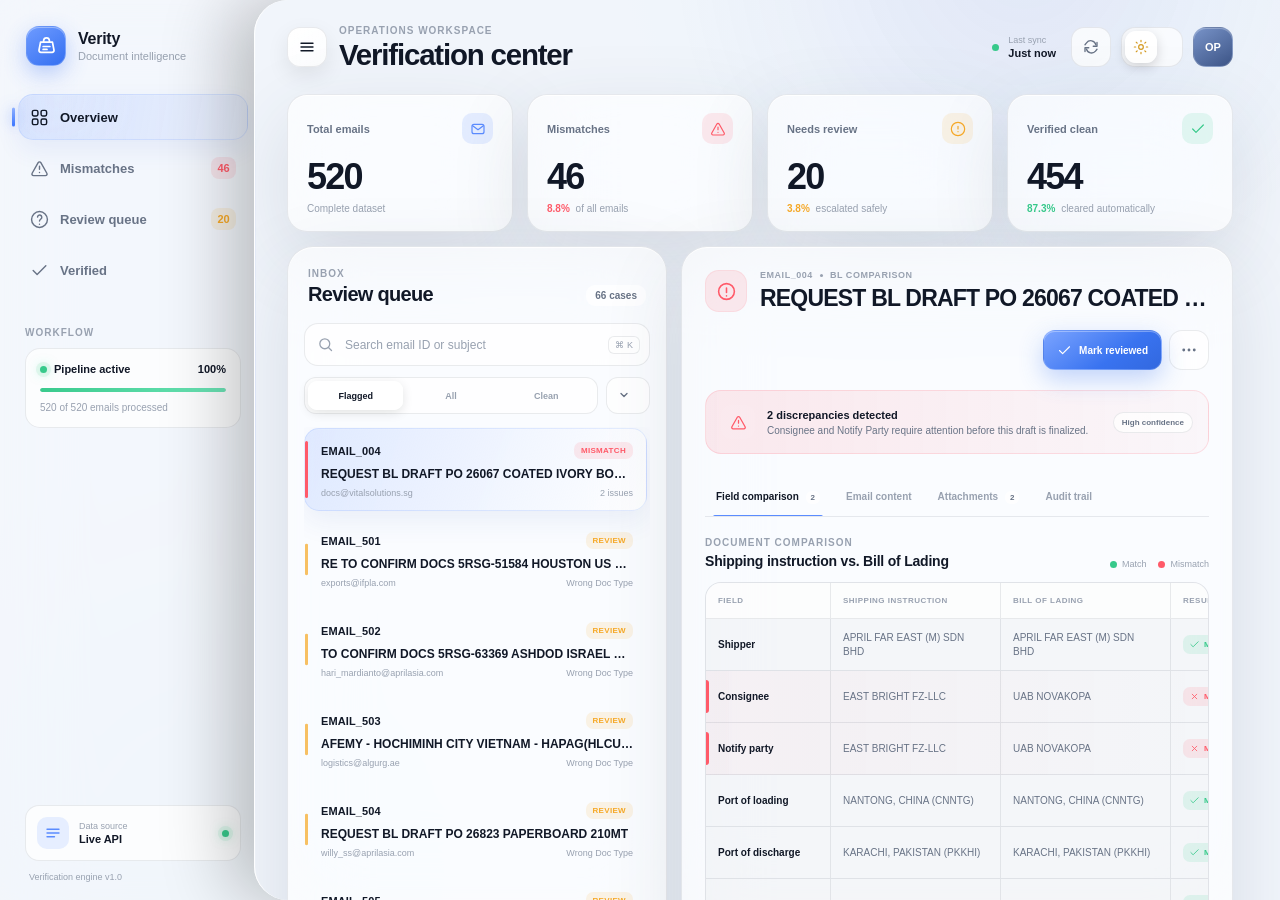
==== commit fae71348: "feat: keep updated HTML frontend from main" ====
--- a/frontend/index.html
+++ b/frontend/index.html
@@ -34,11 +34,11 @@
         </button>
         <button class="nav-item" type="button" data-nav="mismatch" data-focus-status="MISMATCH">
           <svg viewBox="0 0 24 24"><path d="M12 9v4m0 4h.01M10.3 4.6 2.7 18a2 2 0 0 0 1.7 3h15.2a2 2 0 0 0 1.7-3L13.7 4.6a2 2 0 0 0-3.4 0Z"/></svg>
-          <span>Mismatches</span><span class="nav-count" id="navMismatchCount">?</span>
+          <span>Mismatches</span><span class="nav-count" id="navMismatchCount">46</span>
         </button>
         <button class="nav-item" type="button" data-nav="review" data-focus-status="NEEDS_REVIEW">
           <svg viewBox="0 0 24 24"><path d="M12 22a10 10 0 1 0 0-20 10 10 0 0 0 0 20Z"/><path d="M9.5 9a2.7 2.7 0 1 1 4.6 2c-1.4 1.1-2.1 1.6-2.1 3M12 18h.01"/></svg>
-          <span>Review queue</span><span class="nav-count amber" id="navReviewCount">?</span>
+          <span>Review queue</span><span class="nav-count amber" id="navReviewCount">20</span>
         </button>
         <button class="nav-item" type="button" data-nav="verified" data-focus-status="OK">
           <svg viewBox="0 0 24 24"><path d="M20 6 9 17l-5-5"/></svg>
@@ -55,7 +55,7 @@
             <strong>100%</strong>
           </div>
           <div class="progress-track"><span></span></div>
-          <p id="pipelineProgressLabel">Awaiting submission data</p>
+          <p>520 of 520 emails processed</p>
         </div>
       </div>
 
@@ -100,23 +100,23 @@
       <section class="stats-grid" aria-label="Verification statistics">
         <article class="stat-card glass-panel reveal" style="--delay: 0ms">
           <div class="stat-top"><span>Total emails</span><span class="stat-icon neutral"><svg viewBox="0 0 24 24"><rect x="3" y="5" width="18" height="14" rx="3"/><path d="m4 7 8 6 8-6"/></svg></span></div>
-          <div class="stat-value" id="totalStat">?</div>
+          <div class="stat-value" id="totalStat">520</div>
           <p>Complete dataset</p>
         </article>
         <article class="stat-card glass-panel reveal" style="--delay: 60ms">
           <div class="stat-top"><span>Mismatches</span><span class="stat-icon red"><svg viewBox="0 0 24 24"><path d="M12 9v4m0 4h.01M10.3 4.6 2.7 18a2 2 0 0 0 1.7 3h15.2a2 2 0 0 0 1.7-3L13.7 4.6a2 2 0 0 0-3.4 0Z"/></svg></span></div>
-          <div class="stat-value" id="mismatchStat">?</div>
-          <p><span class="trend red" id="mismatchRate">?</span> of all emails</p>
+          <div class="stat-value" id="mismatchStat">46</div>
+          <p><span class="trend red" id="mismatchRate">8.8%</span> of all emails</p>
         </article>
         <article class="stat-card glass-panel reveal" style="--delay: 120ms">
           <div class="stat-top"><span>Needs review</span><span class="stat-icon amber"><svg viewBox="0 0 24 24"><path d="M12 22a10 10 0 1 0 0-20 10 10 0 0 0 0 20Z"/><path d="M12 8v4m0 4h.01"/></svg></span></div>
-          <div class="stat-value" id="reviewStat">?</div>
-          <p><span class="trend amber" id="reviewRate">?</span> escalated safely</p>
+          <div class="stat-value" id="reviewStat">20</div>
+          <p><span class="trend amber" id="reviewRate">3.8%</span> escalated safely</p>
         </article>
         <article class="stat-card glass-panel reveal" style="--delay: 180ms">
           <div class="stat-top"><span>Verified clean</span><span class="stat-icon green"><svg viewBox="0 0 24 24"><path d="M20 6 9 17l-5-5"/></svg></span></div>
-          <div class="stat-value" id="cleanStat">?</div>
-          <p><span class="trend green" id="cleanRate">?</span> cleared automatically</p>
+          <div class="stat-value" id="cleanStat">454</div>
+          <p><span class="trend green" id="cleanRate">87.3%</span> cleared automatically</p>
         </article>
       </section>
 
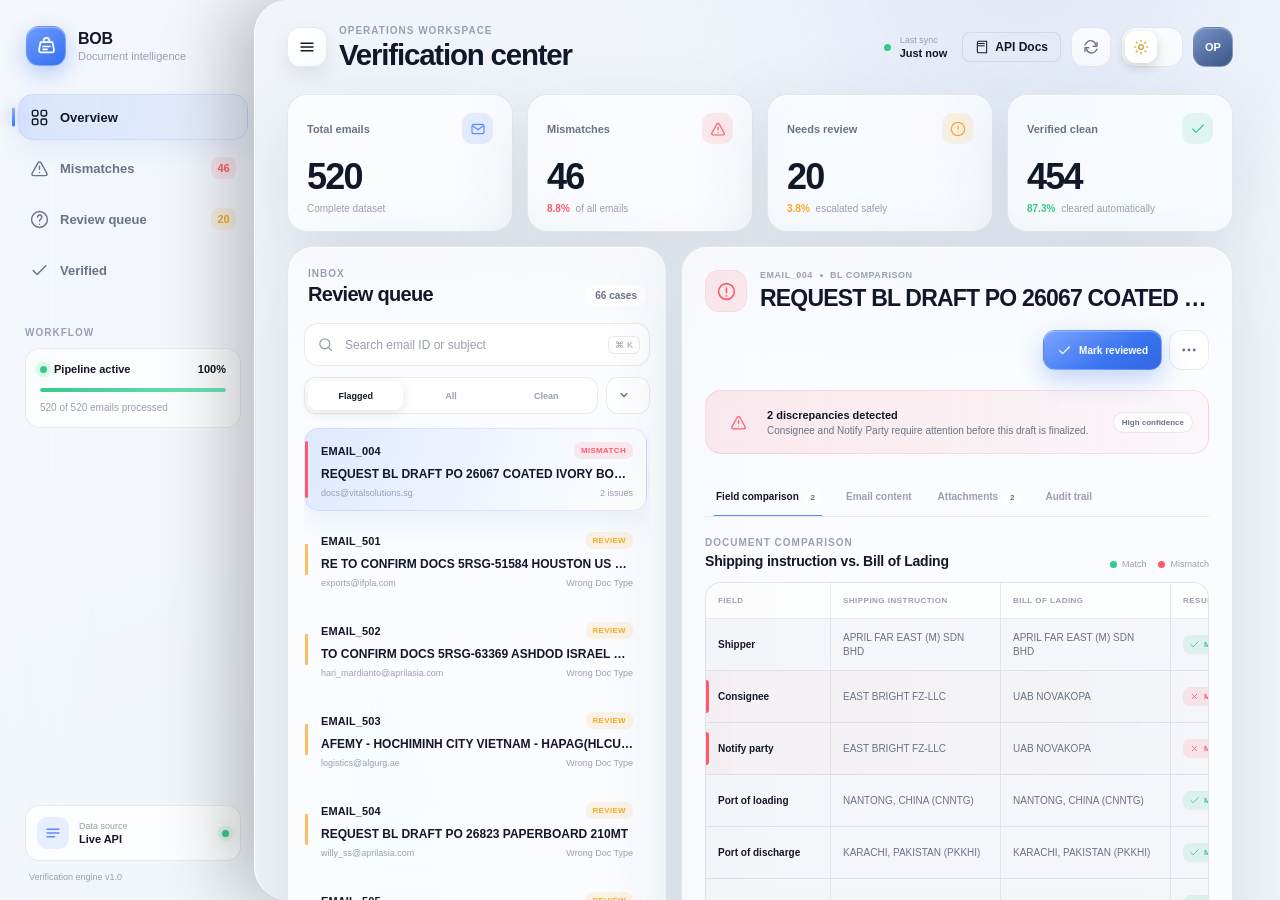
==== commit fc05d750: "feat: enhance UI navigation, BOB branding, and add confidence API tests" ====
--- a/frontend/index.html
+++ b/frontend/index.html
@@ -5,7 +5,7 @@
   <meta name="viewport" content="width=device-width, initial-scale=1.0">
   <meta name="description" content="Shipping document verification and human review dashboard">
   <meta name="color-scheme" content="dark light">
-  <title>Verity — Shipping Document Verification</title>
+  <title>BOB — Shipping Document Verification</title>
   <link rel="stylesheet" href="./styles.css">
 </head>
 <body>
@@ -15,11 +15,11 @@
   <div class="app-shell">
     <aside class="sidebar glass-panel" id="sidebar">
       <div class="brand-row">
-        <a class="brand" href="#" aria-label="Verity home">
+        <a class="brand" href="#" aria-label="BOB home">
           <span class="brand-mark" aria-hidden="true">
             <svg viewBox="0 0 24 24" role="img"><path d="M5.8 7.5h12.4l1.6 8.2a2 2 0 0 1-2 2.4H6.2a2 2 0 0 1-2-2.4l1.6-8.2Z"/><path d="M9 7.5V5.7A3 3 0 0 1 12 3a3 3 0 0 1 3 2.7v1.8M8.5 12h7M8.5 15h4"/></svg>
           </span>
-          <span><strong>Verity</strong><small>Document intelligence</small></span>
+          <span><strong>BOB</strong><small>Document intelligence</small></span>
         </a>
         <button class="icon-button mobile-only" id="closeSidebar" aria-label="Close menu">
           <svg viewBox="0 0 24 24"><path d="m6 6 12 12M18 6 6 18"/></svg>
@@ -84,6 +84,10 @@
         </div>
         <div class="topbar-actions">
           <div class="sync-state desktop-only"><span></span><span><small>Last sync</small><strong id="lastSync">Just now</strong></span></div>
+          <a href="/docs" target="_blank" class="docs-btn" title="View Interactive API Documentation" style="display:inline-flex; align-items:center; gap:6px; font-size:12px; font-weight:600; color:inherit; text-decoration:none; padding:7px 12px; border:1px solid var(--border); border-radius:8px; background:rgba(255,255,255,0.04); transition:all 0.2s;">
+            <svg width="14" height="14" viewBox="0 0 24 24" fill="none" stroke="currentColor" stroke-width="2"><path d="M4 19.5v-15A2.5 2.5 0 0 1 6.5 2H20v20H6.5a2.5 2.5 0 0 1-2.5-2.5Z"/><path d="M6 6h10M6 10h10"/></svg>
+            <span>API Docs</span>
+          </a>
           <button class="icon-button" id="refreshButton" type="button" aria-label="Refresh data" title="Refresh data">
             <svg viewBox="0 0 24 24"><path d="M20 6v5h-5M4 18v-5h5"/><path d="M18.5 9A7 7 0 0 0 6 6.5L4 9m2 6a7 7 0 0 0 12 2.5l2-2.5"/></svg>
           </button>
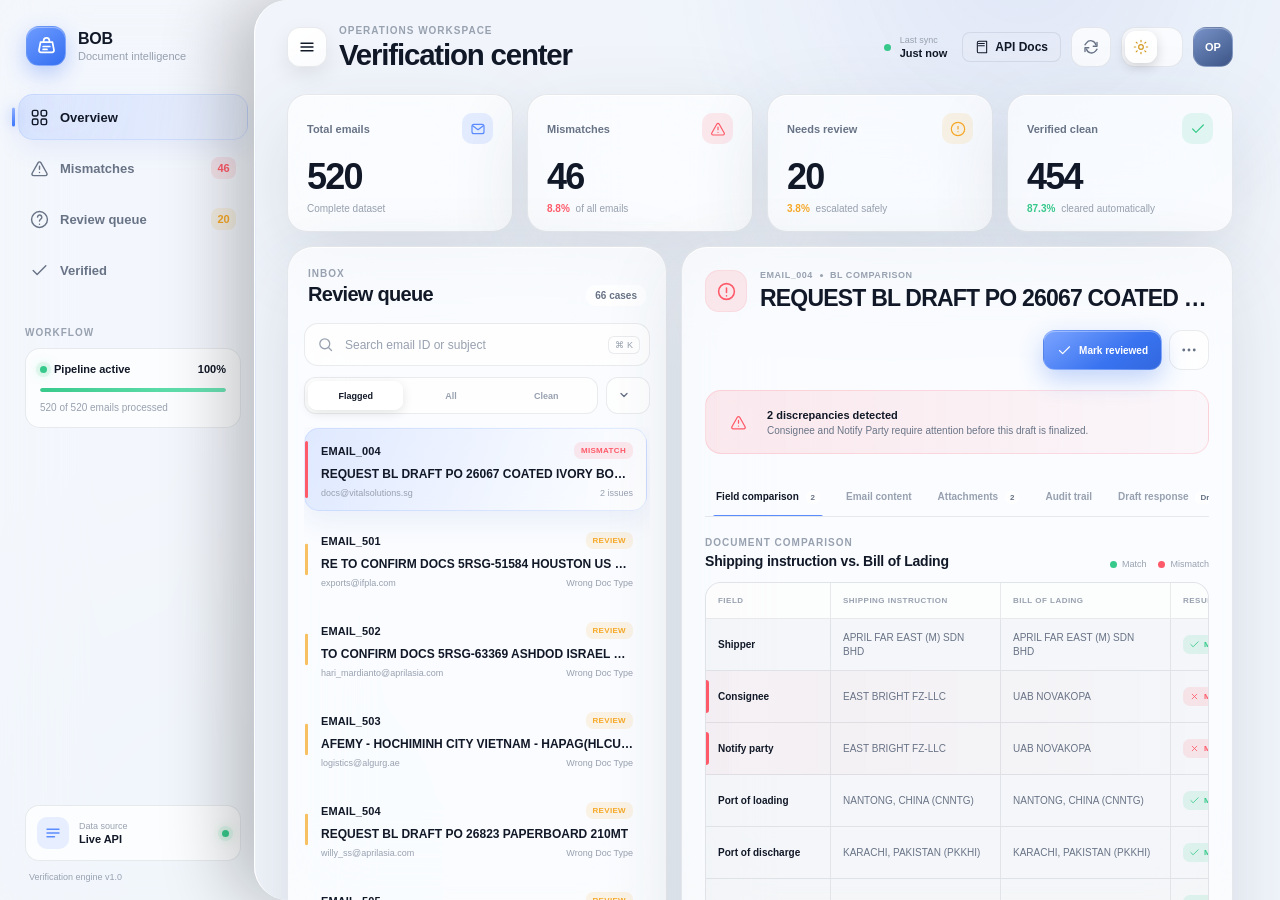
==== commit b082eb75: "UPDATE HTML" ====
--- a/frontend/index.html
+++ b/frontend/index.html
@@ -188,7 +188,6 @@
           <div class="summary-banner mismatch" id="summaryBanner">
             <div class="summary-icon"><svg viewBox="0 0 24 24"><path d="M12 9v4m0 4h.01M10.3 4.6 2.7 18a2 2 0 0 0 1.7 3h15.2a2 2 0 0 0 1.7-3L13.7 4.6a2 2 0 0 0-3.4 0Z"/></svg></div>
             <div><strong id="summaryTitle">2 discrepancies detected</strong><p id="summaryText">Consignee and notify party require attention before this draft is finalized.</p></div>
-            <span class="confidence-pill">High confidence</span>
           </div>
 
           <div class="tab-bar" role="tablist" aria-label="Document details">
@@ -196,6 +195,7 @@
             <button type="button" role="tab" data-tab="email">Email content</button>
             <button type="button" role="tab" data-tab="attachments">Attachments <span id="attachmentTabCount">2</span></button>
             <button type="button" role="tab" data-tab="audit">Audit trail</button>
+            <button type="button" role="tab" class="draft-tab-button" data-tab="draft">Draft response <span>Draft</span></button>
           </div>
 
           <div class="tab-content active" id="comparisonTab" data-panel="comparison">
@@ -221,6 +221,10 @@
           <div class="tab-content" id="auditTab" data-panel="audit">
             <div class="timeline" id="auditTimeline"></div>
           </div>
+
+          <div class="tab-content" id="draftTab" data-panel="draft" aria-live="polite">
+            <div id="draftComposer"></div>
+          </div>
         </section>
       </section>
     </main>
@@ -236,7 +240,7 @@
 
   <script>
     window.SDOC_CONFIG = {
-      apiBase: "http://localhost:8080",
+      apiBase: window.location.pathname.startsWith("/app") ? window.location.origin : "http://localhost:8080",
       dataBase: "../data",
       submissionPath: "../submission.json"
     };
--- a/frontend/styles.css
+++ b/frontend/styles.css
@@ -354,8 +354,6 @@
 .summary-banner > div:nth-child(2) { min-width: 0; flex: 1; }
 .summary-banner strong { display: block; font-size: 11px; }
 .summary-banner p { margin: 4px 0 0; overflow: hidden; color: var(--text-muted); font-size: 10px; text-overflow: ellipsis; white-space: nowrap; }
-.confidence-pill { padding: 5px 8px; border: 1px solid var(--border); border-radius: 999px; color: var(--text-muted); background: var(--field); font-size: 8px; font-weight: 700; white-space: nowrap; }
-
 .tab-bar { display: flex; gap: 4px; margin-top: 22px; border-bottom: 1px solid var(--border); overflow-x: auto; scrollbar-width: none; }
 .tab-bar::-webkit-scrollbar { display: none; }
 .tab-bar button { position: relative; height: 40px; padding: 0 11px; border: 0; color: var(--text-faint); background: transparent; cursor: pointer; font-size: 10px; font-weight: 650; white-space: nowrap; transition: color .2s ease; }
@@ -408,6 +406,35 @@
 .timeline-dot { position: absolute; top: 2px; left: -20px; width: 9px; height: 9px; border: 2px solid var(--panel-strong); border-radius: 50%; background: var(--accent); box-shadow: 0 0 0 3px var(--accent-soft); }
 .timeline-item strong { display: block; font-size: 11px; }.timeline-item p { margin: 4px 0 0; color: var(--text-muted); font-size: 10px; }.timeline-item time { display: block; margin-top: 4px; color: var(--text-faint); font-size: 8px; }
 
+.draft-composer { overflow: hidden; border: 1px solid var(--border); border-radius: 22px; background: linear-gradient(145deg, var(--field), transparent), var(--panel); box-shadow: inset 0 1px 0 rgba(255,255,255,.055), 0 18px 50px rgba(0,0,0,.08); animation: draftRise .48s var(--ease) both; }
+.draft-composer-head { display: flex; min-height: 76px; padding: 16px 18px; align-items: center; justify-content: space-between; gap: 16px; border-bottom: 1px solid var(--border); background: linear-gradient(110deg, rgba(91,140,255,.09), transparent 42%); }
+.draft-heading { display: flex; min-width: 0; align-items: center; gap: 12px; }
+.draft-heading h3 { margin: 4px 0 0; font-size: 16px; letter-spacing: -.02em; }
+.draft-mark { display: grid; width: 42px; height: 42px; flex: 0 0 auto; place-items: center; border: 1px solid rgba(116,158,255,.2); border-radius: 14px; color: #91b1ff; background: linear-gradient(145deg, rgba(91,140,255,.24), rgba(91,140,255,.08)); box-shadow: inset 0 1px 0 rgba(255,255,255,.14), 0 9px 24px rgba(50,100,210,.14); }
+.draft-mark svg { width: 20px; }
+.draft-state { display: flex; padding: 7px 10px; align-items: center; gap: 7px; border: 1px solid var(--border); border-radius: 999px; color: var(--text-muted); background: var(--field); font-size: 9px; font-weight: 650; white-space: nowrap; }
+.draft-state span { width: 7px; height: 7px; border-radius: 50%; background: var(--amber); box-shadow: 0 0 0 4px var(--amber-soft); }
+.draft-evidence { display: flex; padding: 14px 18px; align-items: center; justify-content: space-between; gap: 14px; border-bottom: 1px solid var(--border); }
+.draft-evidence strong { display: block; font-size: 10px; }.draft-evidence p { margin: 4px 0 0; color: var(--text-faint); font-size: 9px; }
+.draft-field-chips { display: flex; flex-wrap: wrap; justify-content: flex-end; gap: 6px; }
+.draft-field-chips span { padding: 5px 8px; border: 1px solid rgba(255,90,105,.13); border-radius: 999px; color: var(--red); background: var(--red-soft); font-size: 8px; font-weight: 700; }
+.draft-address-row { display: grid; grid-template-columns: 58px minmax(0,1fr) auto; min-height: 45px; padding: 0 18px; align-items: center; gap: 10px; border-bottom: 1px solid var(--border); font-size: 10px; }
+.draft-address-row > span { color: var(--text-faint); }.draft-address-row strong { overflow: hidden; text-overflow: ellipsis; white-space: nowrap; }.draft-address-row i { padding: 4px 7px; border-radius: 7px; color: var(--text-faint); background: var(--field); font-size: 8px; font-style: normal; }
+.draft-body-wrap { margin: 15px 18px 0; overflow: hidden; border: 1px solid var(--border); border-radius: 16px; background: rgba(0,0,0,.035); }
+.draft-body-toolbar { display: flex; height: 36px; padding: 0 13px; align-items: center; justify-content: space-between; border-bottom: 1px solid var(--border); color: var(--text-muted); font-size: 9px; font-weight: 650; }
+.draft-body-toolbar small { color: var(--text-faint); font-size: 8px; font-weight: 500; }
+#draftBody { display: block; width: 100%; min-height: 230px; padding: 16px; resize: vertical; border: 0; outline: 0; color: var(--text-muted); background: transparent; font: 11px/1.65 var(--font); }
+.draft-actions { display: flex; padding: 15px 18px 18px; align-items: center; justify-content: space-between; gap: 14px; }
+.draft-actions > p { display: flex; max-width: 320px; margin: 0; align-items: center; gap: 7px; color: var(--text-faint); font-size: 8px; line-height: 1.4; }.draft-actions > p svg { width: 15px; flex: 0 0 auto; color: var(--green); }
+.draft-actions > div { display: flex; gap: 7px; }
+.draft-actions button svg { width: 14px; }.draft-actions button:disabled { cursor: wait; opacity: .7; }
+.draft-empty { display: flex; min-height: 190px; padding: 28px; align-items: center; justify-content: center; gap: 14px; border: 1px dashed var(--border-strong); border-radius: 20px; background: var(--field); }
+.draft-empty-icon { display: grid; width: 42px; height: 42px; flex: 0 0 auto; place-items: center; border-radius: 14px; color: var(--amber); background: var(--amber-soft); }.draft-empty-icon svg { width: 20px; }
+.draft-empty div { max-width: 360px; }.draft-empty strong { font-size: 12px; }.draft-empty p { margin: 5px 0 0; color: var(--text-faint); font-size: 10px; line-height: 1.5; }.draft-empty button { margin-left: 10px; }
+.draft-loading { padding: 20px; border: 1px solid var(--border); border-radius: 22px; background: var(--panel); }
+.draft-loading-head { display: flex; margin-bottom: 26px; justify-content: space-between; }.draft-loading-head .skeleton:first-child { width: 190px; height: 42px; }.draft-loading-head .skeleton:last-child { width: 115px; height: 26px; }
+.draft-loading-line { display: block; width: 76%; height: 12px; margin-bottom: 10px; }.draft-loading-line.short { width: 52%; }.draft-loading-body { height: 220px; margin-top: 22px; }
+
 .popover { position: fixed; z-index: 50; width: 170px; padding: 6px; border-radius: 14px; }
 .popover[hidden] { display: none; }
 .popover button { display: flex; width: 100%; height: 36px; padding: 0 10px; align-items: center; gap: 8px; border: 0; border-radius: 9px; color: var(--text-muted); background: transparent; cursor: pointer; font-size: 10px; text-align: left; }
@@ -430,6 +457,7 @@
 @keyframes queueIn { from { opacity: 0; transform: translateY(7px) scale(.985); } to { opacity: 1; transform: none; } }
 @keyframes shimmer { from { transform: translateX(-100%); } to { transform: translateX(100%); } }
 @keyframes spin { to { transform: rotate(360deg); } }
+@keyframes draftRise { from { opacity: 0; transform: translateY(10px) scale(.992); } to { opacity: 1; transform: none; } }
 
 @media (max-width: 1180px) {
   .app-shell { grid-template-columns: 238px minmax(0,1fr); }
@@ -476,12 +504,16 @@
   .status-orb { width: 36px; height: 36px; border-radius: 12px; }
   .detail-actions { gap: 5px; }.detail-actions .primary-button { width: 40px; padding: 0; justify-content: center; font-size: 0; }.detail-actions .primary-button svg { margin: 0; }
   .detail-header h2 { max-width: 54vw; font-size: 16px; }
-  .summary-banner { align-items: flex-start; }.summary-banner p { white-space: normal; }.confidence-pill { display: none; }
+  .summary-banner { align-items: flex-start; }.summary-banner p { white-space: normal; }
   .tab-bar button { padding: 0 8px; }
   .comparison-head { align-items: flex-start; }.legend { display: none; }
   .comparison-table { overflow-x: auto; }
   .comparison-row { min-width: 650px; }
   .attachment-grid { grid-template-columns: 1fr; }
+  .draft-composer-head, .draft-evidence, .draft-actions { align-items: flex-start; flex-direction: column; }
+  .draft-state { align-self: flex-start; }.draft-field-chips { justify-content: flex-start; }.draft-address-row { grid-template-columns: 48px minmax(0,1fr); }.draft-address-row i { display: none; }
+  .draft-body-wrap { margin-right: 12px; margin-left: 12px; }.draft-actions > div { width: 100%; flex-wrap: wrap; }.draft-actions > div button { flex: 1; justify-content: center; }
+  .draft-empty { align-items: flex-start; flex-wrap: wrap; justify-content: flex-start; }.draft-empty button { margin-left: 56px; }
   .toast { right: 11px; bottom: 11px; left: 11px; }
 }
 
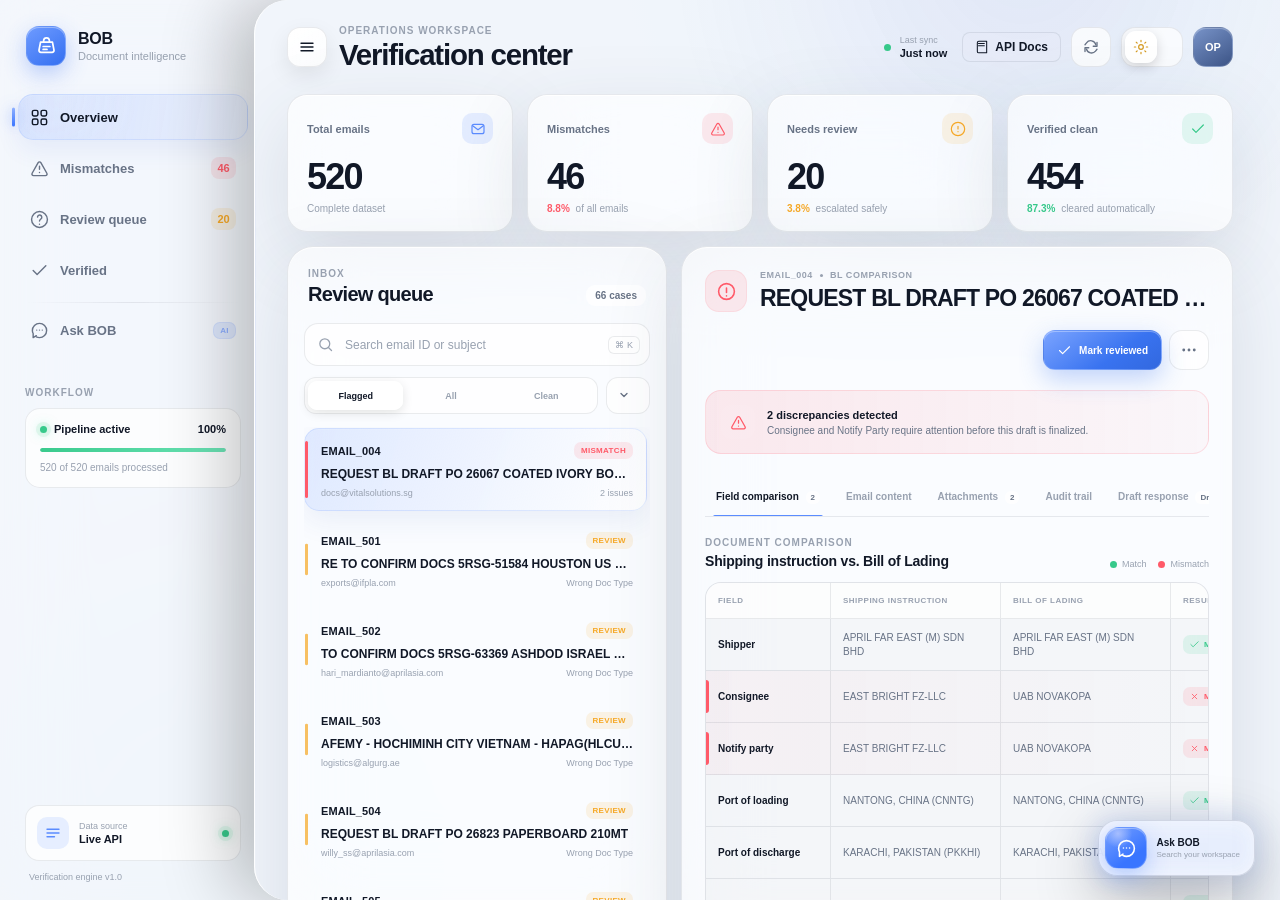
==== commit 14996f1e: "feat: add persistent review workflow and BOB assistant - Redesigned the verification dashboard with " ====
--- a/frontend/index.html
+++ b/frontend/index.html
@@ -43,6 +43,10 @@
         <button class="nav-item" type="button" data-nav="verified" data-focus-status="OK">
           <svg viewBox="0 0 24 24"><path d="M20 6 9 17l-5-5"/></svg>
           <span>Verified</span>
+        </button>
+        <button class="nav-item assistant-nav-item" id="askBobNav" type="button" data-nav="assistant">
+          <svg viewBox="0 0 24 24"><path d="M8 18.5 4 21v-5.2A8 8 0 0 1 3 12C3 7 7 3 12 3s9 4 9 9-4 9-9 9a9.8 9.8 0 0 1-4-.9"/><path d="M8.5 11.5h.01M12 11.5h.01M15.5 11.5h.01"/></svg>
+          <span>Ask BOB</span><span class="assistant-nav-badge">AI</span>
         </button>
       </nav>
 
@@ -227,8 +231,61 @@
           </div>
         </section>
       </section>
+
+      <section class="assistant-full" id="assistantFull" aria-label="Ask BOB assistant" aria-hidden="true" hidden>
+        <div class="assistant-full-ambient" aria-hidden="true"></div>
+        <header class="assistant-full-header">
+          <div class="assistant-identity">
+            <span class="assistant-avatar"><svg viewBox="0 0 24 24"><path d="M8 18.5 4 21v-5.2A8 8 0 0 1 3 12C3 7 7 3 12 3s9 4 9 9-4 9-9 9a9.8 9.8 0 0 1-4-.9"/><path d="M8.5 11.5h.01M12 11.5h.01M15.5 11.5h.01"/></svg></span>
+            <span><strong>Ask BOB</strong><small><i></i>Connected to verification workspace</small></span>
+          </div>
+          <div class="assistant-full-actions">
+            <button class="assistant-header-button" id="clearAssistant" type="button">Clear conversation</button>
+            <button class="icon-button" id="minimizeAssistant" type="button" aria-label="Minimize assistant" title="Minimize"><svg viewBox="0 0 24 24"><path d="M7 12h10"/></svg></button>
+            <button class="icon-button" id="closeAssistantFull" type="button" aria-label="Close assistant"><svg viewBox="0 0 24 24"><path d="m6 6 12 12M18 6 6 18"/></svg></button>
+          </div>
+        </header>
+        <div class="assistant-full-body">
+          <div class="assistant-intro">
+            <p class="eyebrow">Workspace intelligence</p>
+            <h2>What should we find?</h2>
+            <p>Search the verification queue, inspect flagged documents, or jump directly to an email.</p>
+            <div class="assistant-starter-grid">
+              <button type="button" data-assistant-prompt="Show me the newest email that needs review"><span><svg viewBox="0 0 24 24"><path d="M12 8v4m0 4h.01"/><circle cx="12" cy="12" r="9"/></svg></span><strong>Newest review</strong><small>Open the latest queued case</small></button>
+              <button type="button" data-assistant-prompt="How many emails have the wrong document type?"><span><svg viewBox="0 0 24 24"><path d="M14 2H6a2 2 0 0 0-2 2v16a2 2 0 0 0 2 2h12a2 2 0 0 0 2-2V8Z"/><path d="M14 2v6h6M9 13h6M9 17h4"/></svg></span><strong>Wrong document type</strong><small>Count and inspect escalations</small></button>
+              <button type="button" data-assistant-prompt="Show mismatched emails"><span><svg viewBox="0 0 24 24"><path d="M12 9v4m0 4h.01M10.3 4.6 2.7 18a2 2 0 0 0 1.7 3h15.2a2 2 0 0 0 1.7-3L13.7 4.6a2 2 0 0 0-3.4 0Z"/></svg></span><strong>Mismatched emails</strong><small>Browse detected discrepancies</small></button>
+            </div>
+          </div>
+          <div class="assistant-messages full-messages" id="assistantFullMessages" aria-live="polite"></div>
+        </div>
+        <form class="assistant-composer assistant-composer-full" data-assistant-form>
+          <button type="button" class="assistant-add-button" aria-label="More assistant actions"><svg viewBox="0 0 24 24"><path d="M12 5v14M5 12h14"/></svg></button>
+          <input type="text" data-assistant-input autocomplete="off" placeholder="Ask about an email, status, mismatch, or review queue…" aria-label="Message Ask BOB">
+          <button type="submit" class="assistant-send-button" aria-label="Send message"><svg viewBox="0 0 24 24"><path d="m5 12 7-7 7 7M12 5v14"/></svg></button>
+        </form>
+        <p class="assistant-disclaimer">BOB searches the current verification dataset. Actions that change records still require operator confirmation.</p>
+      </section>
     </main>
   </div>
+
+  <button class="assistant-orb" id="assistantOrb" type="button" aria-label="Open Ask BOB" aria-expanded="false">
+    <span class="assistant-orb-aura" aria-hidden="true"></span>
+    <span class="assistant-orb-core"><svg viewBox="0 0 24 24"><path d="M8 18.5 4 21v-5.2A8 8 0 0 1 3 12C3 7 7 3 12 3s9 4 9 9-4 9-9 9a9.8 9.8 0 0 1-4-.9"/><path d="M8.5 11.5h.01M12 11.5h.01M15.5 11.5h.01"/></svg></span>
+    <span class="assistant-orb-label"><strong>Ask BOB</strong><small>Search your workspace</small></span>
+  </button>
+
+  <section class="assistant-compact glass-panel" id="assistantCompact" aria-label="Ask BOB compact assistant" aria-hidden="true">
+    <header class="assistant-compact-header">
+      <div class="assistant-identity"><span class="assistant-avatar small"><svg viewBox="0 0 24 24"><path d="M8 18.5 4 21v-5.2A8 8 0 0 1 3 12C3 7 7 3 12 3s9 4 9 9-4 9-9 9a9.8 9.8 0 0 1-4-.9"/><path d="M8.5 11.5h.01M12 11.5h.01M15.5 11.5h.01"/></svg></span><span><strong>Ask BOB</strong><small><i></i>Workspace ready</small></span></div>
+      <div><button class="icon-button" id="expandAssistant" type="button" aria-label="Open full conversation"><svg viewBox="0 0 24 24"><path d="M8 3H3v5M16 3h5v5M8 21H3v-5M16 21h5v-5"/></svg></button><button class="icon-button" id="closeAssistantCompact" type="button" aria-label="Close assistant"><svg viewBox="0 0 24 24"><path d="m6 6 12 12M18 6 6 18"/></svg></button></div>
+    </header>
+    <div class="assistant-messages compact-messages" id="assistantCompactMessages" aria-live="polite"></div>
+    <div class="assistant-quick-prompts"><button type="button" data-assistant-prompt="Show mismatched emails">Mismatches</button><button type="button" data-assistant-prompt="Show the review queue">Review queue</button><button type="button" data-assistant-prompt="Find my latest reviewed email">Last reviewed</button></div>
+    <form class="assistant-composer" data-assistant-form>
+      <input type="text" data-assistant-input autocomplete="off" placeholder="Ask BOB…" aria-label="Message Ask BOB">
+      <button type="submit" class="assistant-send-button" aria-label="Send message"><svg viewBox="0 0 24 24"><path d="m5 12 7-7 7 7M12 5v14"/></svg></button>
+    </form>
+  </section>
 
   <div class="popover glass-panel" id="morePopover" hidden>
     <button type="button" id="copyIdButton"><svg viewBox="0 0 24 24"><rect x="8" y="8" width="11" height="11" rx="2"/><path d="M16 8V5a2 2 0 0 0-2-2H5a2 2 0 0 0-2 2v9a2 2 0 0 0 2 2h3"/></svg>Copy email ID</button>
--- a/frontend/styles.css
+++ b/frontend/styles.css
@@ -178,6 +178,9 @@
 .nav-item span:nth-child(2) { flex: 1; font-size: 13px; font-weight: 600; }
 .nav-count { display: grid; min-width: 25px; height: 22px; padding: 0 6px; place-items: center; border-radius: 8px; color: var(--red); background: var(--red-soft); font-size: 11px; font-weight: 700; }
 .nav-count.amber { color: var(--amber); background: var(--amber-soft); }
+.assistant-nav-item { margin-top: 9px; }
+.assistant-nav-item::after { position: absolute; top: -5px; right: 8px; left: 8px; height: 1px; background: linear-gradient(90deg, transparent, var(--border), transparent); content: ""; }
+.assistant-nav-badge { padding: 3px 6px; border: 1px solid rgba(137,173,255,.17); border-radius: 7px; color: #8eafff; background: var(--accent-soft); font-size: 8px; font-weight: 800; letter-spacing: .05em; }
 
 .sidebar-section { margin-top: 34px; padding: 0 7px; }
 .section-label, .eyebrow { margin: 0; color: var(--text-faint); font-size: 10px; font-weight: 700; letter-spacing: .1em; text-transform: uppercase; }
@@ -345,6 +348,7 @@
 .secondary-button { border: 1px solid var(--border); color: var(--text-muted); background: var(--field); }
 .primary-button:hover, .secondary-button:hover { filter: brightness(1.08); transform: translateY(-1px); }
 .primary-button:active, .secondary-button:active { transform: scale(.96); }
+.primary-button:disabled, .secondary-button:disabled { cursor: wait; opacity: .68; transform: none; }
 
 .summary-banner { display: flex; align-items: center; gap: 12px; margin-top: 20px; padding: 14px 15px; border: 1px solid; border-radius: 16px; }
 .summary-banner.mismatch { border-color: rgba(255,90,105,.16); background: linear-gradient(90deg, var(--red-soft), rgba(255,90,105,.035)); }.summary-banner.review { border-color: rgba(246,169,40,.16); background: linear-gradient(90deg, var(--amber-soft), rgba(246,169,40,.035)); }.summary-banner.ok { border-color: rgba(55,201,139,.16); background: linear-gradient(90deg, var(--green-soft), rgba(55,201,139,.035)); }
@@ -414,12 +418,14 @@
 .draft-mark svg { width: 20px; }
 .draft-state { display: flex; padding: 7px 10px; align-items: center; gap: 7px; border: 1px solid var(--border); border-radius: 999px; color: var(--text-muted); background: var(--field); font-size: 9px; font-weight: 650; white-space: nowrap; }
 .draft-state span { width: 7px; height: 7px; border-radius: 50%; background: var(--amber); box-shadow: 0 0 0 4px var(--amber-soft); }
+.draft-state b { color: inherit; font: inherit; }.draft-composer.is-saved:not(.has-edits) .draft-state span { background: var(--green); box-shadow: 0 0 0 4px var(--green-soft); }.draft-composer.has-edits .draft-state { color: var(--amber); border-color: rgba(246,169,40,.18); }
 .draft-evidence { display: flex; padding: 14px 18px; align-items: center; justify-content: space-between; gap: 14px; border-bottom: 1px solid var(--border); }
 .draft-evidence strong { display: block; font-size: 10px; }.draft-evidence p { margin: 4px 0 0; color: var(--text-faint); font-size: 9px; }
 .draft-field-chips { display: flex; flex-wrap: wrap; justify-content: flex-end; gap: 6px; }
 .draft-field-chips span { padding: 5px 8px; border: 1px solid rgba(255,90,105,.13); border-radius: 999px; color: var(--red); background: var(--red-soft); font-size: 8px; font-weight: 700; }
 .draft-address-row { display: grid; grid-template-columns: 58px minmax(0,1fr) auto; min-height: 45px; padding: 0 18px; align-items: center; gap: 10px; border-bottom: 1px solid var(--border); font-size: 10px; }
 .draft-address-row > span { color: var(--text-faint); }.draft-address-row strong { overflow: hidden; text-overflow: ellipsis; white-space: nowrap; }.draft-address-row i { padding: 4px 7px; border-radius: 7px; color: var(--text-faint); background: var(--field); font-size: 8px; font-style: normal; }
+.draft-subject-row { cursor: text; }.draft-subject-row input { width: 100%; min-width: 0; padding: 7px 9px; border: 1px solid transparent; border-radius: 9px; outline: 0; color: var(--text); background: transparent; font-size: 10px; font-weight: 650; transition: border-color .2s ease, background .2s ease, box-shadow .2s ease; }.draft-subject-row input:hover { background: var(--field); }.draft-subject-row input:focus { border-color: rgba(91,140,255,.35); background: var(--field); box-shadow: 0 0 0 3px rgba(91,140,255,.07); }
 .draft-body-wrap { margin: 15px 18px 0; overflow: hidden; border: 1px solid var(--border); border-radius: 16px; background: rgba(0,0,0,.035); }
 .draft-body-toolbar { display: flex; height: 36px; padding: 0 13px; align-items: center; justify-content: space-between; border-bottom: 1px solid var(--border); color: var(--text-muted); font-size: 9px; font-weight: 650; }
 .draft-body-toolbar small { color: var(--text-faint); font-size: 8px; font-weight: 500; }
@@ -435,6 +441,55 @@
 .draft-loading-head { display: flex; margin-bottom: 26px; justify-content: space-between; }.draft-loading-head .skeleton:first-child { width: 190px; height: 42px; }.draft-loading-head .skeleton:last-child { width: 115px; height: 26px; }
 .draft-loading-line { display: block; width: 76%; height: 12px; margin-bottom: 10px; }.draft-loading-line.short { width: 52%; }.draft-loading-body { height: 220px; margin-top: 22px; }
 
+.main-content.assistant-view-open { overflow: hidden; }
+.assistant-full[hidden] { display: none; }
+.assistant-full { position: absolute; inset: 0; z-index: 45; display: grid; min-width: 0; height: 100vh; padding: 0 34px 16px; grid-template-rows: 94px minmax(0,1fr) auto auto; overflow: hidden; background: radial-gradient(circle at 55% -15%, rgba(91,140,255,.2), transparent 39%), linear-gradient(145deg, rgba(10,13,20,.985), rgba(9,11,16,.96)); opacity: 0; pointer-events: none; transform: translateY(14px) scale(.992); transition: opacity .38s ease, transform .52s var(--ease), filter .38s ease; }
+html[data-theme="light"] .assistant-full { background: radial-gradient(circle at 55% -15%, rgba(91,140,255,.18), transparent 39%), linear-gradient(145deg, rgba(244,247,253,.985), rgba(235,241,250,.97)); }
+.assistant-full.visible { opacity: 1; pointer-events: auto; transform: none; }
+.assistant-full.is-navigating { opacity: 0; filter: blur(14px); transform: translateX(24px) scale(.985); }
+.assistant-full-ambient { position: absolute; top: -180px; left: 50%; width: 560px; height: 360px; border-radius: 50%; background: rgba(68,112,224,.16); filter: blur(100px); pointer-events: none; transform: translateX(-50%); }
+.assistant-full-header { position: relative; z-index: 1; display: flex; align-items: center; justify-content: space-between; border-bottom: 1px solid var(--border); }
+.assistant-identity { display: flex; min-width: 0; align-items: center; gap: 11px; }
+.assistant-avatar { position: relative; display: grid; width: 44px; height: 44px; flex: 0 0 auto; place-items: center; overflow: hidden; border: 1px solid rgba(255,255,255,.2); border-radius: 15px; color: #fff; background: radial-gradient(circle at 28% 15%, #9eb9ff, transparent 33%), linear-gradient(145deg, #6e9bff, #326bea 66%, #2458ca); box-shadow: inset 0 1px 0 rgba(255,255,255,.34), 0 10px 28px rgba(50,105,232,.28); }
+.assistant-avatar::after { position: absolute; inset: 1px; border: 1px solid rgba(255,255,255,.13); border-radius: inherit; content: ""; }
+.assistant-avatar svg { width: 22px; }.assistant-avatar.small { width: 37px; height: 37px; border-radius: 13px; }.assistant-avatar.small svg { width: 19px; }
+.assistant-identity > span:last-child { min-width: 0; }.assistant-identity strong, .assistant-identity small { display: block; }.assistant-identity strong { font-size: 13px; }.assistant-identity small { display: flex; margin-top: 4px; align-items: center; gap: 6px; color: var(--text-faint); font-size: 9px; white-space: nowrap; }.assistant-identity small i { width: 6px; height: 6px; border-radius: 50%; background: var(--green); box-shadow: 0 0 0 3px var(--green-soft); }
+.assistant-full-actions { display: flex; align-items: center; gap: 7px; }
+.assistant-header-button { height: 38px; padding: 0 12px; border: 1px solid var(--border); border-radius: 12px; color: var(--text-muted); background: var(--field); cursor: pointer; font-size: 9px; font-weight: 650; transition: .25s var(--ease); }.assistant-header-button:hover { color: var(--text); background: var(--field-hover); transform: translateY(-1px); }
+.assistant-full-body { position: relative; z-index: 1; display: grid; width: min(900px, 100%); min-height: 0; margin: 0 auto; grid-template-rows: auto minmax(0,1fr); }
+.assistant-intro { max-height: 340px; padding: clamp(28px, 5vh, 54px) 0 25px; overflow: hidden; text-align: center; opacity: 1; transition: max-height .6s var(--ease), padding .6s var(--ease), opacity .35s ease, transform .6s var(--ease); }
+.assistant-intro h2 { margin: 8px 0 8px; font-size: clamp(28px, 4.2vw, 48px); letter-spacing: -.055em; line-height: 1; }.assistant-intro > p:not(.eyebrow) { margin: 0 auto; color: var(--text-muted); font-size: 12px; }
+.assistant-starter-grid { display: grid; margin-top: 25px; grid-template-columns: repeat(3,minmax(0,1fr)); gap: 10px; }
+.assistant-starter-grid button { display: grid; min-width: 0; padding: 15px; grid-template-columns: 35px minmax(0,1fr); gap: 2px 10px; border: 1px solid var(--border); border-radius: 17px; color: var(--text); background: linear-gradient(145deg, var(--field), transparent); box-shadow: inset 0 1px 0 rgba(255,255,255,.05); cursor: pointer; text-align: left; transition: transform .35s var(--spring), border-color .25s ease, background .25s ease; }
+.assistant-starter-grid button:hover { border-color: rgba(101,148,255,.25); background: var(--field-hover); transform: translateY(-3px) scale(1.01); }.assistant-starter-grid button > span { display: grid; width: 35px; height: 35px; grid-row: span 2; place-items: center; border-radius: 11px; color: var(--accent); background: var(--accent-soft); }.assistant-starter-grid svg { width: 17px; }.assistant-starter-grid strong { align-self: end; overflow: hidden; font-size: 10px; text-overflow: ellipsis; white-space: nowrap; }.assistant-starter-grid small { align-self: start; overflow: hidden; color: var(--text-faint); font-size: 8px; text-overflow: ellipsis; white-space: nowrap; }
+.assistant-full.has-conversation .assistant-intro { max-height: 0; padding: 0; opacity: 0; transform: translateY(-18px); }
+.assistant-messages { min-height: 0; overflow-y: auto; overscroll-behavior: contain; scrollbar-width: thin; scrollbar-color: var(--border-strong) transparent; }
+.assistant-messages::-webkit-scrollbar { width: 5px; }.assistant-messages::-webkit-scrollbar-thumb { border-radius: 999px; background: var(--border-strong); }
+.full-messages { padding: 24px max(8px, 5%) 16px; }
+.assistant-message { display: flex; margin: 0 0 18px; align-items: flex-end; gap: 8px; animation: messageArrive .48s var(--spring) both; }.assistant-message.user { justify-content: flex-end; }.assistant-message-avatar { display: grid; width: 27px; height: 27px; flex: 0 0 auto; place-items: center; border-radius: 10px; color: #fff; background: linear-gradient(145deg, #6e9bff, #3975ff); box-shadow: 0 6px 16px rgba(57,117,255,.2); }.assistant-message-avatar svg { width: 14px; }
+.assistant-message-stack { display: flex; width: min(580px, calc(100% - 38px)); flex-direction: column; align-items: flex-start; gap: 8px; }.assistant-message.user .assistant-message-stack { align-items: flex-end; }
+.assistant-bubble { max-width: min(560px, 100%); padding: 10px 13px; border: 1px solid var(--border); border-radius: 17px 17px 17px 6px; color: var(--text); background: var(--field); box-shadow: inset 0 1px 0 rgba(255,255,255,.055); font-size: 11px; line-height: 1.55; }
+.assistant-message.user .assistant-bubble { border-color: rgba(255,255,255,.14); border-radius: 17px 17px 6px 17px; color: #fff; background: linear-gradient(145deg, #6d9aff, #3975ff 72%); box-shadow: inset 0 1px 0 rgba(255,255,255,.24), 0 8px 24px rgba(57,117,255,.2); }
+.assistant-response-source { display: inline-flex; padding-left: 3px; align-items: center; gap: 5px; color: var(--text-faint); font-size: 8px; font-weight: 650; letter-spacing: .02em; }
+.assistant-response-source::before { width: 5px; height: 5px; border-radius: 50%; background: var(--green); box-shadow: 0 0 0 3px var(--green-soft); content: ""; }
+.assistant-typing { display: flex; width: 56px; height: 37px; padding: 0; align-items: center; justify-content: center; gap: 4px; }.assistant-typing i { width: 5px; height: 5px; border-radius: 50%; background: var(--text-muted); animation: typingDot 1.05s ease-in-out infinite; }.assistant-typing i:nth-child(2) { animation-delay: .14s; }.assistant-typing i:nth-child(3) { animation-delay: .28s; }
+.assistant-metric { display: flex; min-width: 160px; padding: 10px 12px; align-items: baseline; gap: 8px; border: 1px solid rgba(108,151,255,.16); border-radius: 14px; background: linear-gradient(120deg, rgba(91,140,255,.14), var(--field)); }.assistant-metric strong { font-size: 22px; letter-spacing: -.04em; }.assistant-metric span { color: var(--text-muted); font-size: 9px; }
+.assistant-result-stack { display: grid; width: min(580px,100%); gap: 7px; }
+.assistant-result-card { position: relative; display: grid; width: 100%; min-width: 0; padding: 11px 11px 11px 14px; grid-template-columns: 3px minmax(0,1fr) 30px; align-items: center; gap: 10px; overflow: hidden; border: 1px solid var(--border); border-radius: 15px; color: var(--text); background: linear-gradient(120deg, var(--field), transparent); cursor: pointer; text-align: left; transition: transform .3s var(--spring), border-color .25s ease, background .25s ease, box-shadow .3s ease; }.assistant-result-card:hover { border-color: rgba(112,154,255,.25); background: var(--field-hover); box-shadow: 0 12px 28px rgba(0,0,0,.1); transform: translateX(4px); }
+.assistant-result-accent { width: 3px; height: 38px; border-radius: 999px; background: var(--green); }.assistant-result-card.mismatch .assistant-result-accent { background: var(--red); }.assistant-result-card.review .assistant-result-accent { background: var(--amber); }
+.assistant-result-content, .assistant-result-top, .assistant-result-subject, .assistant-result-meta { min-width: 0; }.assistant-result-content { display: block; }.assistant-result-top { display: flex; align-items: center; gap: 8px; }.assistant-result-top strong { flex: 1; font-size: 9px; letter-spacing: .035em; }.assistant-result-top .status-chip { font-style: normal; }.assistant-result-subject { display: block; margin-top: 5px; overflow: hidden; font-size: 10px; font-weight: 650; text-overflow: ellipsis; white-space: nowrap; }.assistant-result-meta { display: flex; margin-top: 5px; align-items: center; gap: 6px; overflow: hidden; color: var(--text-faint); font-size: 8px; text-overflow: ellipsis; white-space: nowrap; }.assistant-result-meta i { width: 3px; height: 3px; flex: 0 0 auto; border-radius: 50%; background: currentColor; }.assistant-result-open { display: grid; width: 28px; height: 28px; place-items: center; border: 1px solid var(--border); border-radius: 10px; color: var(--text-muted); background: var(--field); }.assistant-result-open svg { width: 14px; }
+.assistant-composer { position: relative; display: flex; min-height: 48px; padding: 5px 5px 5px 14px; align-items: center; gap: 7px; border: 1px solid var(--border-strong); border-radius: 17px; background: var(--panel-strong); box-shadow: 0 16px 55px rgba(0,0,0,.2), inset 0 1px 0 rgba(255,255,255,.08); -webkit-backdrop-filter: blur(30px) saturate(160%); backdrop-filter: blur(30px) saturate(160%); transition: border-color .25s ease, box-shadow .25s ease; }.assistant-composer:focus-within { border-color: rgba(99,146,255,.42); box-shadow: 0 16px 55px rgba(0,0,0,.2), 0 0 0 4px rgba(91,140,255,.07), inset 0 1px 0 rgba(255,255,255,.08); }.assistant-composer input { min-width: 0; flex: 1; border: 0; outline: 0; color: var(--text); background: transparent; font-size: 11px; }.assistant-composer input::placeholder { color: var(--text-faint); }.assistant-composer input:disabled { opacity: .65; }
+.assistant-composer-full { z-index: 2; width: min(780px,100%); margin: 8px auto 0; }
+.assistant-send-button, .assistant-add-button { display: grid; width: 37px; height: 37px; flex: 0 0 auto; place-items: center; border: 0; border-radius: 13px; cursor: pointer; transition: transform .25s var(--spring), filter .2s ease; }.assistant-send-button { color: #fff; background: linear-gradient(145deg, #75a0ff, #3975ff); box-shadow: 0 7px 19px rgba(57,117,255,.3), inset 0 1px 0 rgba(255,255,255,.27); }.assistant-add-button { color: var(--text-muted); background: var(--field); }.assistant-send-button:hover, .assistant-add-button:hover { filter: brightness(1.09); transform: translateY(-1px) scale(1.03); }.assistant-send-button:active, .assistant-add-button:active { transform: scale(.93); }.assistant-send-button svg, .assistant-add-button svg { width: 16px; }
+.assistant-disclaimer { position: relative; z-index: 1; margin: 8px auto 0; color: var(--text-faint); font-size: 8px; text-align: center; }
+.assistant-orb { position: fixed; right: 25px; bottom: 24px; z-index: 61; display: flex; height: 56px; padding: 6px 14px 6px 6px; align-items: center; gap: 9px; border: 1px solid var(--border-strong); border-radius: 19px; color: var(--text); background: var(--panel-strong); box-shadow: 0 22px 65px rgba(0,0,0,.3), inset 0 1px 0 rgba(255,255,255,.12); -webkit-backdrop-filter: blur(32px) saturate(175%); backdrop-filter: blur(32px) saturate(175%); cursor: pointer; transform-origin: bottom right; transition: transform .45s var(--spring), opacity .28s ease, border-color .25s ease; }.assistant-orb:hover { border-color: rgba(118,159,255,.32); transform: translateY(-4px) scale(1.02); }.assistant-orb.compact-open, .assistant-orb.full-open { opacity: 0; pointer-events: none; transform: scale(.72); }
+.assistant-orb-aura { position: absolute; inset: -8px; z-index: -1; border-radius: 25px; background: rgba(67,116,235,.18); filter: blur(12px); opacity: .65; animation: orbBreathe 3.2s ease-in-out infinite; }.assistant-orb-core { display: grid; width: 42px; height: 42px; place-items: center; border: 1px solid rgba(255,255,255,.24); border-radius: 14px; color: #fff; background: radial-gradient(circle at 30% 14%, #a6beff, transparent 32%), linear-gradient(145deg,#76a0ff,#3975ff 70%); box-shadow: inset 0 1px 0 rgba(255,255,255,.32), 0 8px 22px rgba(57,117,255,.3); }.assistant-orb-core svg { width: 21px; }.assistant-orb-label { text-align: left; }.assistant-orb-label strong, .assistant-orb-label small { display: block; }.assistant-orb-label strong { font-size: 10px; }.assistant-orb-label small { margin-top: 2px; color: var(--text-faint); font-size: 8px; }
+.assistant-compact { position: fixed; right: 23px; bottom: 22px; z-index: 62; display: grid; width: min(390px, calc(100vw - 28px)); height: min(590px, calc(100vh - 40px)); grid-template-rows: 66px minmax(0,1fr) auto 58px; overflow: hidden; border-radius: 25px; opacity: 0; pointer-events: none; transform: translateY(28px) scale(.88); transform-origin: bottom right; transition: opacity .32s ease, transform .52s var(--spring); }.assistant-compact.visible { opacity: 1; pointer-events: auto; transform: none; }
+.assistant-compact-header { display: flex; padding: 0 13px 0 15px; align-items: center; justify-content: space-between; border-bottom: 1px solid var(--border); background: linear-gradient(110deg, rgba(91,140,255,.12), transparent); }.assistant-compact-header > div:last-child { display: flex; gap: 5px; }.assistant-compact-header .icon-button { width: 34px; height: 34px; border-radius: 11px; }.assistant-compact-header .icon-button svg { width: 15px; }
+.compact-messages { padding: 16px 13px 8px; }.compact-messages .assistant-message { margin-bottom: 13px; }.compact-messages .assistant-bubble { font-size: 10px; }.compact-messages .assistant-message-stack { width: calc(100% - 34px); }.compact-messages .assistant-result-stack { width: 100%; }.compact-messages .assistant-result-card { padding: 9px 9px 9px 11px; }.compact-messages .assistant-result-stack .assistant-result-card:nth-child(n+4) { display: none; }
+.assistant-quick-prompts { display: flex; padding: 6px 12px 8px; gap: 6px; overflow-x: auto; scrollbar-width: none; }.assistant-quick-prompts::-webkit-scrollbar { display: none; }.assistant-quick-prompts button { height: 27px; padding: 0 9px; flex: 0 0 auto; border: 1px solid var(--border); border-radius: 999px; color: var(--text-muted); background: var(--field); cursor: pointer; font-size: 8px; font-weight: 650; transition: .22s ease; }.assistant-quick-prompts button:hover { color: var(--text); border-color: rgba(102,148,255,.28); background: var(--accent-soft); }
+.assistant-compact > .assistant-composer { margin: 0 10px 10px; min-height: 46px; border-radius: 15px; box-shadow: inset 0 1px 0 rgba(255,255,255,.06); }
+
 .popover { position: fixed; z-index: 50; width: 170px; padding: 6px; border-radius: 14px; }
 .popover[hidden] { display: none; }
 .popover button { display: flex; width: 100%; height: 36px; padding: 0 10px; align-items: center; gap: 8px; border: 0; border-radius: 9px; color: var(--text-muted); background: transparent; cursor: pointer; font-size: 10px; text-align: left; }
@@ -458,6 +513,9 @@
 @keyframes shimmer { from { transform: translateX(-100%); } to { transform: translateX(100%); } }
 @keyframes spin { to { transform: rotate(360deg); } }
 @keyframes draftRise { from { opacity: 0; transform: translateY(10px) scale(.992); } to { opacity: 1; transform: none; } }
+@keyframes messageArrive { from { opacity: 0; transform: translateY(8px) scale(.97); } to { opacity: 1; transform: none; } }
+@keyframes typingDot { 0%, 60%, 100% { opacity: .34; transform: translateY(0); } 30% { opacity: 1; transform: translateY(-3px); } }
+@keyframes orbBreathe { 0%,100% { opacity: .35; transform: scale(.94); } 50% { opacity: .8; transform: scale(1.06); } }
 
 @media (max-width: 1180px) {
   .app-shell { grid-template-columns: 238px minmax(0,1fr); }
@@ -490,6 +548,8 @@
   .workspace-grid { grid-template-columns: 1fr; }
   .queue-panel { position: static; height: 560px; min-height: 0; }
   .detail-panel { min-height: auto; }
+  .assistant-full { position: fixed; padding: 0 18px 14px; grid-template-rows: 82px minmax(0,1fr) auto auto; }
+  .assistant-starter-grid { grid-template-columns: 1fr; }.assistant-intro { max-height: 480px; }
 }
 
 @media (max-width: 640px) {
@@ -514,6 +574,11 @@
   .draft-state { align-self: flex-start; }.draft-field-chips { justify-content: flex-start; }.draft-address-row { grid-template-columns: 48px minmax(0,1fr); }.draft-address-row i { display: none; }
   .draft-body-wrap { margin-right: 12px; margin-left: 12px; }.draft-actions > div { width: 100%; flex-wrap: wrap; }.draft-actions > div button { flex: 1; justify-content: center; }
   .draft-empty { align-items: flex-start; flex-wrap: wrap; justify-content: flex-start; }.draft-empty button { margin-left: 56px; }
+  .assistant-orb { right: 13px; bottom: 13px; width: 54px; padding: 6px; border-radius: 18px; }.assistant-orb-label { display: none; }
+  .assistant-compact { right: 8px; bottom: 8px; width: calc(100vw - 16px); height: min(640px, calc(100dvh - 16px)); border-radius: 24px; }
+  .assistant-full { padding-right: 12px; padding-left: 12px; }.assistant-full-header { min-width: 0; }.assistant-full-actions .assistant-header-button { display: none; }.assistant-full-header .assistant-identity small { max-width: 190px; overflow: hidden; text-overflow: ellipsis; }
+  .assistant-intro { padding-top: 22px; }.assistant-intro h2 { font-size: 32px; }.assistant-starter-grid { margin-top: 18px; }.full-messages { padding-right: 0; padding-left: 0; }
+  .assistant-composer-full { min-height: 52px; }.assistant-disclaimer { padding: 0 12px; line-height: 1.4; }
   .toast { right: 11px; bottom: 11px; left: 11px; }
 }
 
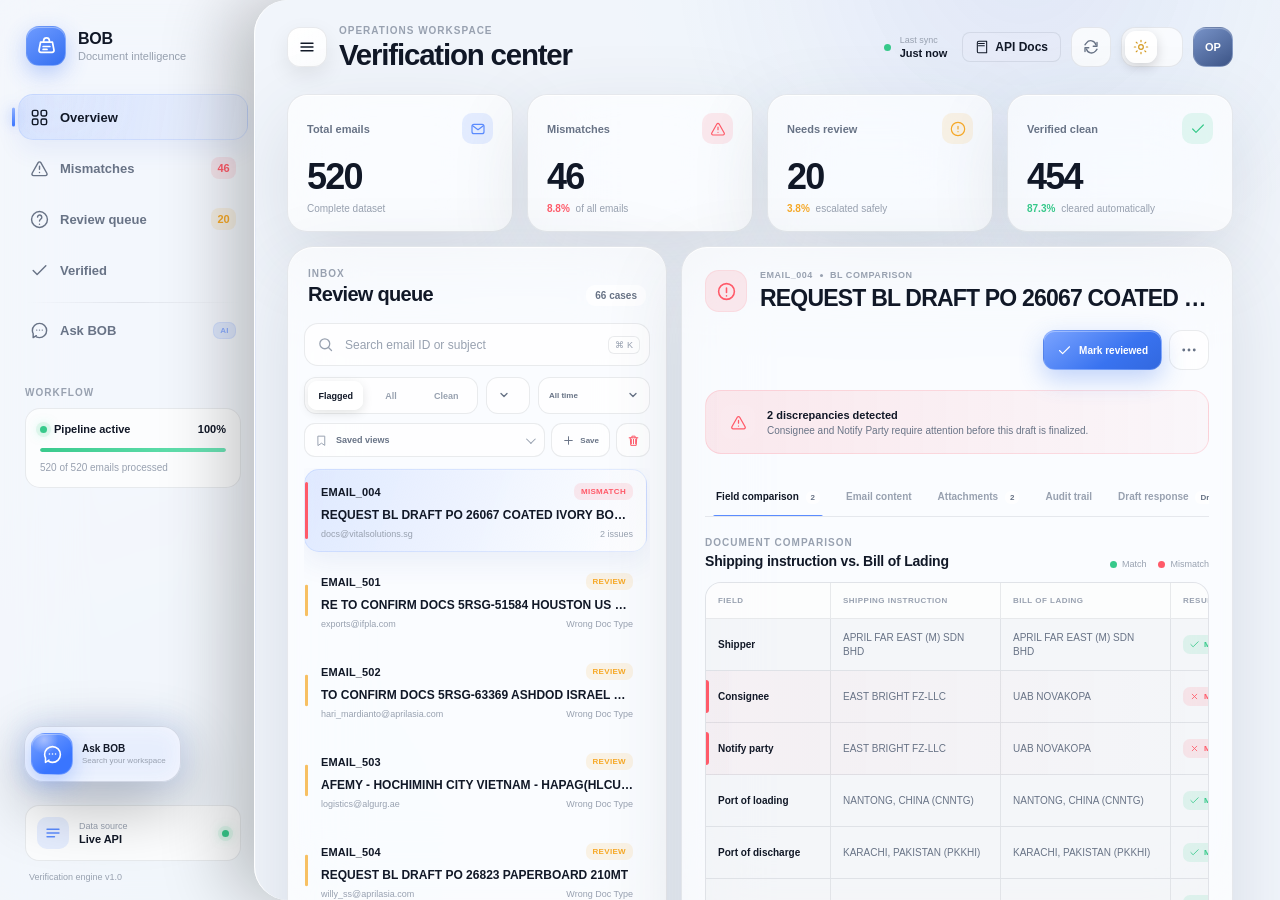
==== commit a55295f1: "Improved UI and backend: Draggable Ask BOB bubble, positioned on the left by default Position resets" ====
--- a/frontend/index.html
+++ b/frontend/index.html
@@ -158,6 +158,26 @@
               </select>
               <svg viewBox="0 0 24 24"><path d="m8 10 4 4 4-4"/></svg>
             </label>
+            <label class="select-shell time-select" aria-label="Time filter">
+              <select id="timeFilter">
+                <option value="ALL">All time</option>
+                <option value="TODAY">Today</option>
+                <option value="24H">Last 24 hours</option>
+                <option value="7D">Last 7 days</option>
+                <option value="REVIEWED">Recently reviewed</option>
+                <option value="OPENED">Recently opened</option>
+              </select>
+              <svg viewBox="0 0 24 24"><path d="m8 10 4 4 4-4"/></svg>
+            </label>
+          </div>
+
+          <div class="saved-view-row">
+            <label class="saved-view-select" aria-label="Saved views">
+              <svg viewBox="0 0 24 24"><path d="M6 4h12v17l-6-4-6 4Z"/></svg>
+              <select id="savedViewSelect"><option value="">Saved views</option></select>
+            </label>
+            <button class="saved-view-button" id="saveViewButton" type="button" title="Save current filters"><svg viewBox="0 0 24 24"><path d="M12 5v14M5 12h14"/></svg><span>Save</span></button>
+            <button class="saved-view-button danger" id="deleteViewButton" type="button" title="Delete selected view" hidden><svg viewBox="0 0 24 24"><path d="M4 7h16M9 7V4h6v3M8 10v8M12 10v8M16 10v8M6 7l1 14h10l1-14"/></svg></button>
           </div>
 
           <div class="queue-list" id="queueList" aria-live="polite"></div>
@@ -235,9 +255,14 @@
       <section class="assistant-full" id="assistantFull" aria-label="Ask BOB assistant" aria-hidden="true" hidden>
         <div class="assistant-full-ambient" aria-hidden="true"></div>
         <header class="assistant-full-header">
-          <div class="assistant-identity">
-            <span class="assistant-avatar"><svg viewBox="0 0 24 24"><path d="M8 18.5 4 21v-5.2A8 8 0 0 1 3 12C3 7 7 3 12 3s9 4 9 9-4 9-9 9a9.8 9.8 0 0 1-4-.9"/><path d="M8.5 11.5h.01M12 11.5h.01M15.5 11.5h.01"/></svg></span>
-            <span><strong>Ask BOB</strong><small><i></i>Connected to verification workspace</small></span>
+          <div class="assistant-full-header-left">
+            <button class="icon-button menu-trigger assistant-menu-trigger" id="assistantSidebarToggle" type="button" aria-label="Show or hide navigation" title="Show or hide navigation">
+              <svg viewBox="0 0 24 24"><path d="M4 7h16M4 12h16M4 17h16"/></svg>
+            </button>
+            <div class="assistant-identity">
+              <span class="assistant-avatar"><svg viewBox="0 0 24 24"><path d="M8 18.5 4 21v-5.2A8 8 0 0 1 3 12C3 7 7 3 12 3s9 4 9 9-4 9-9 9a9.8 9.8 0 0 1-4-.9"/><path d="M8.5 11.5h.01M12 11.5h.01M15.5 11.5h.01"/></svg></span>
+              <span><strong>Ask BOB</strong><small><i></i>Connected to verification workspace</small></span>
+            </div>
           </div>
           <div class="assistant-full-actions">
             <button class="assistant-header-button" id="clearAssistant" type="button">Clear conversation</button>
@@ -246,6 +271,15 @@
           </div>
         </header>
         <div class="assistant-full-body">
+          <div class="assistant-context-bar" id="assistantContextBar">
+            <div class="assistant-context-email"><span>Current email</span><strong id="assistantContextId">EMAIL_004</strong><small id="assistantContextSubject">Request BL draft</small></div>
+            <div class="assistant-context-actions">
+              <button type="button" data-context-action="explain"><svg viewBox="0 0 24 24"><path d="M12 22a10 10 0 1 0 0-20 10 10 0 0 0 0 20Z"/><path d="M9.5 9a2.7 2.7 0 1 1 4.6 2c-1.4 1.1-2.1 1.6-2.1 3M12 18h.01"/></svg>Explain issues</button>
+              <button type="button" data-context-action="summarize"><svg viewBox="0 0 24 24"><path d="M5 5h14M5 10h14M5 15h9M5 20h6"/></svg>Summarize</button>
+              <button type="button" data-context-action="related"><svg viewBox="0 0 24 24"><circle cx="8" cy="8" r="3"/><circle cx="16" cy="16" r="3"/><path d="m10 10 4 4"/></svg>Related mail</button>
+              <button type="button" data-context-action="draft" id="assistantDraftAction"><svg viewBox="0 0 24 24"><path d="M4 19.5V5a2 2 0 0 1 2-2h8l6 6v10.5a1.5 1.5 0 0 1-1.5 1.5h-13A1.5 1.5 0 0 1 4 19.5Z"/><path d="M14 3v6h6"/></svg>Open draft</button>
+            </div>
+          </div>
           <div class="assistant-intro">
             <p class="eyebrow">Workspace intelligence</p>
             <h2>What should we find?</h2>
@@ -268,19 +302,19 @@
     </main>
   </div>
 
-  <button class="assistant-orb" id="assistantOrb" type="button" aria-label="Open Ask BOB" aria-expanded="false">
+  <button class="assistant-orb" id="assistantOrb" type="button" aria-label="Open Ask BOB. Drag to reposition." aria-expanded="false">
     <span class="assistant-orb-aura" aria-hidden="true"></span>
     <span class="assistant-orb-core"><svg viewBox="0 0 24 24"><path d="M8 18.5 4 21v-5.2A8 8 0 0 1 3 12C3 7 7 3 12 3s9 4 9 9-4 9-9 9a9.8 9.8 0 0 1-4-.9"/><path d="M8.5 11.5h.01M12 11.5h.01M15.5 11.5h.01"/></svg></span>
     <span class="assistant-orb-label"><strong>Ask BOB</strong><small>Search your workspace</small></span>
   </button>
 
   <section class="assistant-compact glass-panel" id="assistantCompact" aria-label="Ask BOB compact assistant" aria-hidden="true">
-    <header class="assistant-compact-header">
+    <header class="assistant-compact-header" id="assistantCompactDragHandle" title="Drag to reposition">
       <div class="assistant-identity"><span class="assistant-avatar small"><svg viewBox="0 0 24 24"><path d="M8 18.5 4 21v-5.2A8 8 0 0 1 3 12C3 7 7 3 12 3s9 4 9 9-4 9-9 9a9.8 9.8 0 0 1-4-.9"/><path d="M8.5 11.5h.01M12 11.5h.01M15.5 11.5h.01"/></svg></span><span><strong>Ask BOB</strong><small><i></i>Workspace ready</small></span></div>
       <div><button class="icon-button" id="expandAssistant" type="button" aria-label="Open full conversation"><svg viewBox="0 0 24 24"><path d="M8 3H3v5M16 3h5v5M8 21H3v-5M16 21h5v-5"/></svg></button><button class="icon-button" id="closeAssistantCompact" type="button" aria-label="Close assistant"><svg viewBox="0 0 24 24"><path d="m6 6 12 12M18 6 6 18"/></svg></button></div>
     </header>
     <div class="assistant-messages compact-messages" id="assistantCompactMessages" aria-live="polite"></div>
-    <div class="assistant-quick-prompts"><button type="button" data-assistant-prompt="Show mismatched emails">Mismatches</button><button type="button" data-assistant-prompt="Show the review queue">Review queue</button><button type="button" data-assistant-prompt="Find my latest reviewed email">Last reviewed</button></div>
+    <div class="assistant-quick-prompts"><button type="button" data-context-action="explain">Explain current</button><button type="button" data-context-action="summarize">Summarize</button><button type="button" data-context-action="draft">Open draft</button><button type="button" data-assistant-prompt="Show the review queue">Review queue</button></div>
     <form class="assistant-composer" data-assistant-form>
       <input type="text" data-assistant-input autocomplete="off" placeholder="Ask BOB…" aria-label="Message Ask BOB">
       <button type="submit" class="assistant-send-button" aria-label="Send message"><svg viewBox="0 0 24 24"><path d="m5 12 7-7 7 7M12 5v14"/></svg></button>
@@ -291,6 +325,33 @@
     <button type="button" id="copyIdButton"><svg viewBox="0 0 24 24"><rect x="8" y="8" width="11" height="11" rx="2"/><path d="M16 8V5a2 2 0 0 0-2-2H5a2 2 0 0 0-2 2v9a2 2 0 0 0 2 2h3"/></svg>Copy email ID</button>
     <button type="button" id="exportButton"><svg viewBox="0 0 24 24"><path d="M12 3v12m0 0 4-4m-4 4-4-4M5 21h14"/></svg>Export result</button>
   </div>
+
+  <section class="command-palette-backdrop" id="commandPalette" aria-hidden="true" hidden>
+    <div class="command-palette glass-panel" role="dialog" aria-modal="true" aria-labelledby="commandPaletteTitle">
+      <div class="command-search"><svg viewBox="0 0 24 24"><circle cx="11" cy="11" r="7"/><path d="m16.5 16.5 4 4"/></svg><input id="commandInput" type="text" autocomplete="off" placeholder="Search emails or run a command"><kbd>ESC</kbd></div>
+      <div class="command-heading"><span id="commandPaletteTitle">Quick actions</span><small>⌘ K</small></div>
+      <div class="command-results" id="commandResults"></div>
+    </div>
+  </section>
+
+  <section class="modal-backdrop" id="saveViewModal" aria-hidden="true" hidden>
+    <div class="modal-card glass-panel" role="dialog" aria-modal="true" aria-labelledby="saveViewTitle">
+      <div class="modal-icon"><svg viewBox="0 0 24 24"><path d="M6 4h12v17l-6-4-6 4Z"/></svg></div>
+      <div><p class="eyebrow">Workspace view</p><h3 id="saveViewTitle">Save these filters</h3><p>Keep this search and filter combination ready for one-click access.</p></div>
+      <label class="modal-field"><span>View name</span><input id="savedViewName" type="text" maxlength="48" autocomplete="off" placeholder="Today’s mismatches"></label>
+      <div class="modal-actions"><button class="secondary-button" type="button" data-close-modal="saveViewModal">Cancel</button><button class="primary-button" id="confirmSaveView" type="button">Save view</button></div>
+    </div>
+  </section>
+
+  <section class="modal-backdrop" id="draftPreviewModal" aria-hidden="true" hidden>
+    <div class="modal-card draft-preview-card glass-panel" role="dialog" aria-modal="true" aria-labelledby="draftPreviewTitle">
+      <div class="draft-preview-heading"><div class="modal-icon safe"><svg viewBox="0 0 24 24"><path d="M12 3 4 6v6c0 5 3.4 8 8 9 4.6-1 8-4 8-9V6l-8-3Z"/><path d="m9 12 2 2 4-4"/></svg></div><div><p class="eyebrow">Final check</p><h3 id="draftPreviewTitle">Save response draft?</h3><p>This stores the draft only. No email will be sent.</p></div></div>
+      <div class="draft-preview-flags" id="draftPreviewFlags"></div>
+      <div class="draft-preview-content"><div><span>To</span><strong id="draftPreviewRecipient"></strong></div><div><span>Subject</span><strong id="draftPreviewSubject"></strong></div><div class="draft-preview-message"><span>Message</span><p id="draftPreviewBody"></p></div></div>
+      <label class="confirmation-check"><input id="draftConfirmCheck" type="checkbox"><span><i></i>I reviewed the recipient and message. Save this draft without sending.</span></label>
+      <div class="modal-actions"><button class="secondary-button" type="button" data-close-modal="draftPreviewModal">Continue editing</button><button class="primary-button" id="confirmDraftSave" type="button" disabled>Confirm safe save</button></div>
+    </div>
+  </section>
 
   <div class="toast" id="toast" role="status" aria-live="polite"><span class="toast-icon"></span><span id="toastText">Updated</span></div>
   <div class="mobile-scrim" id="mobileScrim"></div>
--- a/frontend/styles.css
+++ b/frontend/styles.css
@@ -301,13 +301,22 @@
 .search-field input:focus { background: var(--field-hover); border-color: rgba(91,140,255,.42); box-shadow: 0 0 0 4px rgba(91,140,255,.08); }
 .search-field kbd { position: absolute; right: 10px; padding: 3px 6px; border: 1px solid var(--border); border-radius: 6px; color: var(--text-faint); background: var(--panel); font: 9px var(--font); }
 
-.filter-row { display: flex; gap: 8px; margin: 11px 0 13px; }
+.filter-row { display: flex; flex-wrap: wrap; gap: 8px; margin: 11px 0 9px; }
 .segmented-control { display: flex; flex: 1; padding: 3px; border: 1px solid var(--border); border-radius: 12px; background: var(--field); }
 .segmented-control button { flex: 1; height: 29px; padding: 0 7px; border: 0; border-radius: 9px; color: var(--text-faint); background: transparent; cursor: pointer; font-size: 9px; font-weight: 650; transition: .25s var(--ease); }
 .segmented-control button.active { color: var(--text); background: var(--panel-strong); box-shadow: 0 3px 11px rgba(0,0,0,.11), inset 0 1px 0 rgba(255,255,255,.05); }
 .select-shell { position: relative; width: 44px; }
 .select-shell select { width: 100%; height: 37px; padding: 0; border: 1px solid var(--border); border-radius: 12px; outline: none; color: transparent; background: var(--field); cursor: pointer; appearance: none; }
 .select-shell svg { position: absolute; inset: 9px; width: 18px; color: var(--text-muted); pointer-events: none; }
+.select-shell.time-select { width: 112px; flex: 0 0 auto; }
+.select-shell.time-select select { padding: 0 29px 0 10px; color: var(--text-muted); font-size: 8px; font-weight: 650; }
+.select-shell.time-select svg { right: 8px; left: auto; }
+.saved-view-row { display: flex; margin: 0 0 11px; align-items: center; gap: 6px; }
+.saved-view-select { position: relative; display: flex; min-width: 0; height: 34px; flex: 1; align-items: center; border: 1px solid var(--border); border-radius: 11px; background: var(--field); }
+.saved-view-select svg { position: absolute; left: 10px; width: 13px; color: var(--text-faint); pointer-events: none; }
+.saved-view-select select { width: 100%; height: 100%; padding: 0 27px 0 31px; overflow: hidden; border: 0; outline: 0; color: var(--text-muted); background: transparent; cursor: pointer; appearance: none; font-size: 9px; font-weight: 650; text-overflow: ellipsis; }
+.saved-view-select::after { position: absolute; right: 11px; width: 6px; height: 6px; border-right: 1.5px solid var(--text-faint); border-bottom: 1.5px solid var(--text-faint); content: ""; pointer-events: none; transform: rotate(45deg) translateY(-2px); }
+.saved-view-button { display: inline-flex; height: 34px; padding: 0 10px; align-items: center; justify-content: center; gap: 5px; border: 1px solid var(--border); border-radius: 11px; color: var(--text-muted); background: var(--field); cursor: pointer; font-size: 8px; font-weight: 700; transition: .25s var(--ease); }.saved-view-button:hover { color: var(--text); border-color: rgba(91,140,255,.26); background: var(--accent-soft); transform: translateY(-1px); }.saved-view-button svg { width: 13px; }.saved-view-button.danger { width: 34px; padding: 0; color: var(--red); }
 
 .queue-list { min-height: 0; flex: 1; overflow-y: auto; padding: 1px 3px 12px 0; scrollbar-width: thin; scrollbar-color: var(--border-strong) transparent; }
 .queue-list::-webkit-scrollbar { width: 5px; }.queue-list::-webkit-scrollbar-thumb { border-radius: 20px; background: var(--border-strong); }
@@ -377,6 +386,7 @@
 .comparison-row { position: relative; display: grid; grid-template-columns: minmax(125px, .85fr) minmax(170px, 1.6fr) minmax(170px, 1.6fr) 78px; align-items: stretch; border-bottom: 1px solid var(--border); transition: background .2s ease; }
 .comparison-row:last-child { border-bottom: 0; }
 .comparison-row:not(.table-head):hover { background: var(--field); }
+.comparison-row.focus-highlight { position: relative; z-index: 2; border-radius: 12px; animation: evidenceFocus 2.2s var(--ease) both; }
 .comparison-row.is-different { background: linear-gradient(90deg, rgba(255,90,105,.045), transparent); }
 .comparison-row.is-different::before { position: absolute; top: 9px; bottom: 9px; left: 0; width: 3px; border-radius: 0 3px 3px 0; background: var(--red); content: ""; }
 .comparison-cell { display: flex; min-width: 0; min-height: 51px; padding: 10px 12px; align-items: center; border-right: 1px solid var(--border); color: var(--text-muted); font-size: 10px; line-height: 1.4; }
@@ -449,6 +459,7 @@
 .assistant-full.is-navigating { opacity: 0; filter: blur(14px); transform: translateX(24px) scale(.985); }
 .assistant-full-ambient { position: absolute; top: -180px; left: 50%; width: 560px; height: 360px; border-radius: 50%; background: rgba(68,112,224,.16); filter: blur(100px); pointer-events: none; transform: translateX(-50%); }
 .assistant-full-header { position: relative; z-index: 1; display: flex; align-items: center; justify-content: space-between; border-bottom: 1px solid var(--border); }
+.assistant-full-header-left { display: flex; min-width: 0; align-items: center; gap: 14px; }.assistant-menu-trigger { width: 44px; height: 44px; flex: 0 0 auto; }.assistant-menu-trigger svg { width: 20px; }
 .assistant-identity { display: flex; min-width: 0; align-items: center; gap: 11px; }
 .assistant-avatar { position: relative; display: grid; width: 44px; height: 44px; flex: 0 0 auto; place-items: center; overflow: hidden; border: 1px solid rgba(255,255,255,.2); border-radius: 15px; color: #fff; background: radial-gradient(circle at 28% 15%, #9eb9ff, transparent 33%), linear-gradient(145deg, #6e9bff, #326bea 66%, #2458ca); box-shadow: inset 0 1px 0 rgba(255,255,255,.34), 0 10px 28px rgba(50,105,232,.28); }
 .assistant-avatar::after { position: absolute; inset: 1px; border: 1px solid rgba(255,255,255,.13); border-radius: inherit; content: ""; }
@@ -456,7 +467,10 @@
 .assistant-identity > span:last-child { min-width: 0; }.assistant-identity strong, .assistant-identity small { display: block; }.assistant-identity strong { font-size: 13px; }.assistant-identity small { display: flex; margin-top: 4px; align-items: center; gap: 6px; color: var(--text-faint); font-size: 9px; white-space: nowrap; }.assistant-identity small i { width: 6px; height: 6px; border-radius: 50%; background: var(--green); box-shadow: 0 0 0 3px var(--green-soft); }
 .assistant-full-actions { display: flex; align-items: center; gap: 7px; }
 .assistant-header-button { height: 38px; padding: 0 12px; border: 1px solid var(--border); border-radius: 12px; color: var(--text-muted); background: var(--field); cursor: pointer; font-size: 9px; font-weight: 650; transition: .25s var(--ease); }.assistant-header-button:hover { color: var(--text); background: var(--field-hover); transform: translateY(-1px); }
-.assistant-full-body { position: relative; z-index: 1; display: grid; width: min(900px, 100%); min-height: 0; margin: 0 auto; grid-template-rows: auto minmax(0,1fr); }
+.assistant-full-body { position: relative; z-index: 1; display: grid; width: min(900px, 100%); min-height: 0; margin: 0 auto; grid-template-rows: auto auto minmax(0,1fr); }
+.assistant-context-bar { display: flex; min-width: 0; margin-top: 14px; padding: 10px 11px 10px 14px; align-items: center; justify-content: space-between; gap: 14px; border: 1px solid var(--border); border-radius: 17px; background: linear-gradient(120deg, rgba(91,140,255,.1), var(--field)); box-shadow: inset 0 1px 0 rgba(255,255,255,.055); }
+.assistant-context-email { min-width: 0; }.assistant-context-email span, .assistant-context-email strong, .assistant-context-email small { display: block; }.assistant-context-email span { color: var(--text-faint); font-size: 7px; font-weight: 750; letter-spacing: .08em; text-transform: uppercase; }.assistant-context-email strong { margin-top: 3px; font-size: 10px; letter-spacing: .02em; }.assistant-context-email small { max-width: 260px; margin-top: 2px; overflow: hidden; color: var(--text-muted); font-size: 8px; text-overflow: ellipsis; white-space: nowrap; }
+.assistant-context-actions { display: flex; min-width: 0; gap: 6px; overflow-x: auto; scrollbar-width: none; }.assistant-context-actions::-webkit-scrollbar { display: none; }.assistant-context-actions button { display: inline-flex; height: 32px; padding: 0 10px; flex: 0 0 auto; align-items: center; gap: 6px; border: 1px solid var(--border); border-radius: 11px; color: var(--text-muted); background: var(--field); cursor: pointer; font-size: 8px; font-weight: 680; transition: .25s var(--ease); }.assistant-context-actions button:hover { color: var(--text); border-color: rgba(91,140,255,.25); background: var(--accent-soft); transform: translateY(-1px); }.assistant-context-actions button[hidden] { display: none; }.assistant-context-actions svg { width: 13px; }
 .assistant-intro { max-height: 340px; padding: clamp(28px, 5vh, 54px) 0 25px; overflow: hidden; text-align: center; opacity: 1; transition: max-height .6s var(--ease), padding .6s var(--ease), opacity .35s ease, transform .6s var(--ease); }
 .assistant-intro h2 { margin: 8px 0 8px; font-size: clamp(28px, 4.2vw, 48px); letter-spacing: -.055em; line-height: 1; }.assistant-intro > p:not(.eyebrow) { margin: 0 auto; color: var(--text-muted); font-size: 12px; }
 .assistant-starter-grid { display: grid; margin-top: 25px; grid-template-columns: repeat(3,minmax(0,1fr)); gap: 10px; }
@@ -478,14 +492,15 @@
 .assistant-result-card { position: relative; display: grid; width: 100%; min-width: 0; padding: 11px 11px 11px 14px; grid-template-columns: 3px minmax(0,1fr) 30px; align-items: center; gap: 10px; overflow: hidden; border: 1px solid var(--border); border-radius: 15px; color: var(--text); background: linear-gradient(120deg, var(--field), transparent); cursor: pointer; text-align: left; transition: transform .3s var(--spring), border-color .25s ease, background .25s ease, box-shadow .3s ease; }.assistant-result-card:hover { border-color: rgba(112,154,255,.25); background: var(--field-hover); box-shadow: 0 12px 28px rgba(0,0,0,.1); transform: translateX(4px); }
 .assistant-result-accent { width: 3px; height: 38px; border-radius: 999px; background: var(--green); }.assistant-result-card.mismatch .assistant-result-accent { background: var(--red); }.assistant-result-card.review .assistant-result-accent { background: var(--amber); }
 .assistant-result-content, .assistant-result-top, .assistant-result-subject, .assistant-result-meta { min-width: 0; }.assistant-result-content { display: block; }.assistant-result-top { display: flex; align-items: center; gap: 8px; }.assistant-result-top strong { flex: 1; font-size: 9px; letter-spacing: .035em; }.assistant-result-top .status-chip { font-style: normal; }.assistant-result-subject { display: block; margin-top: 5px; overflow: hidden; font-size: 10px; font-weight: 650; text-overflow: ellipsis; white-space: nowrap; }.assistant-result-meta { display: flex; margin-top: 5px; align-items: center; gap: 6px; overflow: hidden; color: var(--text-faint); font-size: 8px; text-overflow: ellipsis; white-space: nowrap; }.assistant-result-meta i { width: 3px; height: 3px; flex: 0 0 auto; border-radius: 50%; background: currentColor; }.assistant-result-open { display: grid; width: 28px; height: 28px; place-items: center; border: 1px solid var(--border); border-radius: 10px; color: var(--text-muted); background: var(--field); }.assistant-result-open svg { width: 14px; }
+.assistant-field-actions { display: flex; margin-top: 7px; flex-wrap: wrap; gap: 5px; }.assistant-field-actions span { padding: 3px 6px; border: 1px solid rgba(255,90,105,.15); border-radius: 7px; color: var(--red); background: var(--red-soft); font-size: 7px; font-weight: 700; transition: .2s ease; }.assistant-result-card:hover .assistant-field-actions span { border-color: rgba(255,90,105,.26); }
 .assistant-composer { position: relative; display: flex; min-height: 48px; padding: 5px 5px 5px 14px; align-items: center; gap: 7px; border: 1px solid var(--border-strong); border-radius: 17px; background: var(--panel-strong); box-shadow: 0 16px 55px rgba(0,0,0,.2), inset 0 1px 0 rgba(255,255,255,.08); -webkit-backdrop-filter: blur(30px) saturate(160%); backdrop-filter: blur(30px) saturate(160%); transition: border-color .25s ease, box-shadow .25s ease; }.assistant-composer:focus-within { border-color: rgba(99,146,255,.42); box-shadow: 0 16px 55px rgba(0,0,0,.2), 0 0 0 4px rgba(91,140,255,.07), inset 0 1px 0 rgba(255,255,255,.08); }.assistant-composer input { min-width: 0; flex: 1; border: 0; outline: 0; color: var(--text); background: transparent; font-size: 11px; }.assistant-composer input::placeholder { color: var(--text-faint); }.assistant-composer input:disabled { opacity: .65; }
 .assistant-composer-full { z-index: 2; width: min(780px,100%); margin: 8px auto 0; }
 .assistant-send-button, .assistant-add-button { display: grid; width: 37px; height: 37px; flex: 0 0 auto; place-items: center; border: 0; border-radius: 13px; cursor: pointer; transition: transform .25s var(--spring), filter .2s ease; }.assistant-send-button { color: #fff; background: linear-gradient(145deg, #75a0ff, #3975ff); box-shadow: 0 7px 19px rgba(57,117,255,.3), inset 0 1px 0 rgba(255,255,255,.27); }.assistant-add-button { color: var(--text-muted); background: var(--field); }.assistant-send-button:hover, .assistant-add-button:hover { filter: brightness(1.09); transform: translateY(-1px) scale(1.03); }.assistant-send-button:active, .assistant-add-button:active { transform: scale(.93); }.assistant-send-button svg, .assistant-add-button svg { width: 16px; }
 .assistant-disclaimer { position: relative; z-index: 1; margin: 8px auto 0; color: var(--text-faint); font-size: 8px; text-align: center; }
-.assistant-orb { position: fixed; right: 25px; bottom: 24px; z-index: 61; display: flex; height: 56px; padding: 6px 14px 6px 6px; align-items: center; gap: 9px; border: 1px solid var(--border-strong); border-radius: 19px; color: var(--text); background: var(--panel-strong); box-shadow: 0 22px 65px rgba(0,0,0,.3), inset 0 1px 0 rgba(255,255,255,.12); -webkit-backdrop-filter: blur(32px) saturate(175%); backdrop-filter: blur(32px) saturate(175%); cursor: pointer; transform-origin: bottom right; transition: transform .45s var(--spring), opacity .28s ease, border-color .25s ease; }.assistant-orb:hover { border-color: rgba(118,159,255,.32); transform: translateY(-4px) scale(1.02); }.assistant-orb.compact-open, .assistant-orb.full-open { opacity: 0; pointer-events: none; transform: scale(.72); }
+.assistant-orb { position: fixed; left: 24px; bottom: 118px; z-index: 61; display: flex; height: 56px; padding: 6px 14px 6px 6px; align-items: center; gap: 9px; touch-action: none; user-select: none; border: 1px solid var(--border-strong); border-radius: 19px; color: var(--text); background: var(--panel-strong); box-shadow: 0 22px 65px rgba(0,0,0,.3), inset 0 1px 0 rgba(255,255,255,.12); -webkit-backdrop-filter: blur(32px) saturate(175%); backdrop-filter: blur(32px) saturate(175%); cursor: grab; transform-origin: bottom left; transition: left .5s var(--spring), top .5s var(--spring), transform .45s var(--spring), opacity .28s ease, border-color .25s ease; }.assistant-orb:hover { border-color: rgba(118,159,255,.32); transform: translateY(-4px) scale(1.02); }.assistant-orb.is-dragging { cursor: grabbing; transform: scale(.98); transition: none; }.assistant-orb.compact-open, .assistant-orb.full-open { opacity: 0; pointer-events: none; transform: scale(.72); }
 .assistant-orb-aura { position: absolute; inset: -8px; z-index: -1; border-radius: 25px; background: rgba(67,116,235,.18); filter: blur(12px); opacity: .65; animation: orbBreathe 3.2s ease-in-out infinite; }.assistant-orb-core { display: grid; width: 42px; height: 42px; place-items: center; border: 1px solid rgba(255,255,255,.24); border-radius: 14px; color: #fff; background: radial-gradient(circle at 30% 14%, #a6beff, transparent 32%), linear-gradient(145deg,#76a0ff,#3975ff 70%); box-shadow: inset 0 1px 0 rgba(255,255,255,.32), 0 8px 22px rgba(57,117,255,.3); }.assistant-orb-core svg { width: 21px; }.assistant-orb-label { text-align: left; }.assistant-orb-label strong, .assistant-orb-label small { display: block; }.assistant-orb-label strong { font-size: 10px; }.assistant-orb-label small { margin-top: 2px; color: var(--text-faint); font-size: 8px; }
-.assistant-compact { position: fixed; right: 23px; bottom: 22px; z-index: 62; display: grid; width: min(390px, calc(100vw - 28px)); height: min(590px, calc(100vh - 40px)); grid-template-rows: 66px minmax(0,1fr) auto 58px; overflow: hidden; border-radius: 25px; opacity: 0; pointer-events: none; transform: translateY(28px) scale(.88); transform-origin: bottom right; transition: opacity .32s ease, transform .52s var(--spring); }.assistant-compact.visible { opacity: 1; pointer-events: auto; transform: none; }
-.assistant-compact-header { display: flex; padding: 0 13px 0 15px; align-items: center; justify-content: space-between; border-bottom: 1px solid var(--border); background: linear-gradient(110deg, rgba(91,140,255,.12), transparent); }.assistant-compact-header > div:last-child { display: flex; gap: 5px; }.assistant-compact-header .icon-button { width: 34px; height: 34px; border-radius: 11px; }.assistant-compact-header .icon-button svg { width: 15px; }
+.assistant-compact { position: fixed; left: 23px; bottom: 22px; z-index: 62; display: grid; width: min(390px, calc(100vw - 28px)); height: min(590px, calc(100vh - 40px)); grid-template-rows: 66px minmax(0,1fr) auto 58px; overflow: hidden; border-radius: 25px; opacity: 0; pointer-events: none; transform: translateY(28px) scale(.88); transform-origin: bottom left; transition: left .5s var(--spring), top .5s var(--spring), opacity .32s ease, transform .52s var(--spring); }.assistant-compact.visible { opacity: 1; pointer-events: auto; transform: none; }.assistant-compact.is-dragging { transition: none; }
+.assistant-compact-header { display: flex; padding: 0 13px 0 15px; align-items: center; justify-content: space-between; touch-action: none; user-select: none; border-bottom: 1px solid var(--border); background: linear-gradient(110deg, rgba(91,140,255,.12), transparent); cursor: grab; }.assistant-compact.is-dragging .assistant-compact-header { cursor: grabbing; }.assistant-compact-header button { cursor: pointer; }.assistant-compact-header > div:last-child { display: flex; gap: 5px; }.assistant-compact-header .icon-button { width: 34px; height: 34px; border-radius: 11px; }.assistant-compact-header .icon-button svg { width: 15px; }
 .compact-messages { padding: 16px 13px 8px; }.compact-messages .assistant-message { margin-bottom: 13px; }.compact-messages .assistant-bubble { font-size: 10px; }.compact-messages .assistant-message-stack { width: calc(100% - 34px); }.compact-messages .assistant-result-stack { width: 100%; }.compact-messages .assistant-result-card { padding: 9px 9px 9px 11px; }.compact-messages .assistant-result-stack .assistant-result-card:nth-child(n+4) { display: none; }
 .assistant-quick-prompts { display: flex; padding: 6px 12px 8px; gap: 6px; overflow-x: auto; scrollbar-width: none; }.assistant-quick-prompts::-webkit-scrollbar { display: none; }.assistant-quick-prompts button { height: 27px; padding: 0 9px; flex: 0 0 auto; border: 1px solid var(--border); border-radius: 999px; color: var(--text-muted); background: var(--field); cursor: pointer; font-size: 8px; font-weight: 650; transition: .22s ease; }.assistant-quick-prompts button:hover { color: var(--text); border-color: rgba(102,148,255,.28); background: var(--accent-soft); }
 .assistant-compact > .assistant-composer { margin: 0 10px 10px; min-height: 46px; border-radius: 15px; box-shadow: inset 0 1px 0 rgba(255,255,255,.06); }
@@ -494,6 +509,19 @@
 .popover[hidden] { display: none; }
 .popover button { display: flex; width: 100%; height: 36px; padding: 0 10px; align-items: center; gap: 8px; border: 0; border-radius: 9px; color: var(--text-muted); background: transparent; cursor: pointer; font-size: 10px; text-align: left; }
 .popover button:hover { color: var(--text); background: var(--field); }.popover svg { width: 14px; }
+
+.command-palette-backdrop, .modal-backdrop { position: fixed; inset: 0; z-index: 120; display: grid; padding: 8vh 18px 18px; place-items: start center; background: rgba(5,7,11,.48); -webkit-backdrop-filter: blur(12px) saturate(125%); backdrop-filter: blur(12px) saturate(125%); opacity: 0; pointer-events: none; transition: opacity .25s ease; }.command-palette-backdrop[hidden], .modal-backdrop[hidden] { display: none; }.command-palette-backdrop.visible, .modal-backdrop.visible { opacity: 1; pointer-events: auto; }
+.command-palette { width: min(620px, 100%); max-height: min(620px, 78vh); padding: 10px; overflow: hidden; border-radius: 23px; background: var(--panel-strong); box-shadow: 0 34px 110px rgba(0,0,0,.42), inset 0 1px 0 rgba(255,255,255,.1); transform: translateY(-16px) scale(.97); transition: transform .38s var(--spring); }.command-palette-backdrop.visible .command-palette { transform: none; }
+.command-search { position: relative; display: flex; height: 54px; align-items: center; border: 1px solid var(--border-strong); border-radius: 16px; background: var(--field); }.command-search > svg { width: 19px; margin-left: 15px; color: var(--text-faint); }.command-search input { min-width: 0; height: 100%; padding: 0 12px; flex: 1; border: 0; outline: 0; color: var(--text); background: transparent; font-size: 13px; }.command-search kbd { margin-right: 12px; padding: 4px 7px; border: 1px solid var(--border); border-radius: 7px; color: var(--text-faint); background: var(--panel); font: 8px var(--font); }
+.command-heading { display: flex; padding: 15px 8px 8px; align-items: center; justify-content: space-between; color: var(--text-faint); font-size: 8px; font-weight: 750; letter-spacing: .08em; text-transform: uppercase; }.command-heading small { font-size: 8px; font-weight: 600; }
+.command-results { max-height: min(480px, 58vh); overflow-y: auto; }.command-result { display: grid; width: 100%; min-height: 52px; padding: 8px 10px; grid-template-columns: 34px minmax(0,1fr) auto; align-items: center; gap: 10px; border: 0; border-radius: 13px; color: var(--text); background: transparent; cursor: pointer; text-align: left; transition: .2s ease; }.command-result:hover, .command-result.active { background: var(--field-hover); }.command-result-icon { display: grid; width: 34px; height: 34px; place-items: center; border-radius: 11px; color: var(--accent); background: var(--accent-soft); }.command-result-icon svg { width: 16px; }.command-result strong, .command-result small { display: block; overflow: hidden; text-overflow: ellipsis; white-space: nowrap; }.command-result strong { font-size: 10px; }.command-result small { margin-top: 3px; color: var(--text-faint); font-size: 8px; }.command-result > kbd { color: var(--text-faint); font: 8px var(--font); }
+
+.modal-backdrop { padding-top: 12vh; }.modal-card { display: grid; width: min(500px, 100%); padding: 22px; gap: 16px; border-radius: 24px; background: var(--panel-strong); box-shadow: 0 34px 110px rgba(0,0,0,.42), inset 0 1px 0 rgba(255,255,255,.1); transform: translateY(16px) scale(.97); transition: transform .38s var(--spring); }.modal-backdrop.visible .modal-card { transform: none; }.modal-card > div:nth-child(2) h3, .draft-preview-heading h3 { margin: 5px 0 5px; font-size: 18px; letter-spacing: -.03em; }.modal-card > div:nth-child(2) > p:last-child, .draft-preview-heading p:last-child { margin: 0; color: var(--text-muted); font-size: 10px; line-height: 1.5; }
+.modal-icon { display: grid; width: 42px; height: 42px; place-items: center; border-radius: 14px; color: var(--accent); background: var(--accent-soft); }.modal-icon.safe { color: var(--green); background: var(--green-soft); }.modal-icon svg { width: 20px; }.modal-field span { display: block; margin: 0 0 7px; color: var(--text-faint); font-size: 8px; font-weight: 700; }.modal-field input { width: 100%; height: 43px; padding: 0 12px; border: 1px solid var(--border); border-radius: 13px; outline: 0; color: var(--text); background: var(--field); font-size: 11px; }.modal-field input:focus { border-color: rgba(91,140,255,.38); box-shadow: 0 0 0 4px rgba(91,140,255,.08); }
+.modal-actions { display: flex; justify-content: flex-end; gap: 8px; }.modal-actions .primary-button:disabled { cursor: not-allowed; filter: grayscale(.4); opacity: .5; }
+.draft-preview-card { width: min(680px, 100%); max-height: 78vh; overflow-y: auto; }.draft-preview-heading { display: flex; align-items: center; gap: 12px; }.draft-preview-flags { display: flex; flex-wrap: wrap; gap: 6px; }.draft-preview-flags span { padding: 5px 8px; border-radius: 8px; color: var(--amber); background: var(--amber-soft); font-size: 8px; font-weight: 700; }.draft-preview-flags .unchanged { color: var(--green); background: var(--green-soft); }
+.draft-preview-content { overflow: hidden; border: 1px solid var(--border); border-radius: 16px; background: var(--field); }.draft-preview-content > div { display: grid; min-height: 42px; padding: 10px 13px; grid-template-columns: 70px minmax(0,1fr); align-items: start; gap: 8px; border-bottom: 1px solid var(--border); }.draft-preview-content > div:last-child { border-bottom: 0; }.draft-preview-content span { color: var(--text-faint); font-size: 8px; }.draft-preview-content strong, .draft-preview-content p { min-width: 0; margin: 0; color: var(--text); font-size: 9px; line-height: 1.55; overflow-wrap: anywhere; }.draft-preview-message p { max-height: 190px; overflow-y: auto; white-space: pre-wrap; }
+.confirmation-check { display: flex; padding: 11px 12px; align-items: flex-start; gap: 10px; border: 1px solid var(--border); border-radius: 13px; background: var(--field); cursor: pointer; }.confirmation-check input { position: absolute; opacity: 0; pointer-events: none; }.confirmation-check span { display: flex; align-items: center; gap: 9px; color: var(--text-muted); font-size: 9px; line-height: 1.4; }.confirmation-check i { display: grid; width: 18px; height: 18px; flex: 0 0 auto; place-items: center; border: 1px solid var(--border-strong); border-radius: 6px; background: var(--panel); transition: .2s ease; }.confirmation-check input:checked + span i { border-color: var(--accent); background: var(--accent); box-shadow: 0 0 0 4px var(--accent-soft); }.confirmation-check input:checked + span i::after { width: 7px; height: 4px; border-bottom: 2px solid #fff; border-left: 2px solid #fff; content: ""; transform: rotate(-45deg) translateY(-1px); }
 
 .toast { position: fixed; right: 24px; bottom: 24px; z-index: 100; display: flex; min-width: 210px; padding: 12px 15px; align-items: center; gap: 10px; border: 1px solid var(--border-strong); border-radius: 14px; color: var(--text); background: var(--panel-strong); box-shadow: var(--shadow); backdrop-filter: var(--blur); font-size: 11px; font-weight: 600; opacity: 0; pointer-events: none; transform: translateY(18px) scale(.96); transition: .35s var(--ease); }
 .toast.visible { opacity: 1; transform: translateY(0) scale(1); }
@@ -516,6 +544,7 @@
 @keyframes messageArrive { from { opacity: 0; transform: translateY(8px) scale(.97); } to { opacity: 1; transform: none; } }
 @keyframes typingDot { 0%, 60%, 100% { opacity: .34; transform: translateY(0); } 30% { opacity: 1; transform: translateY(-3px); } }
 @keyframes orbBreathe { 0%,100% { opacity: .35; transform: scale(.94); } 50% { opacity: .8; transform: scale(1.06); } }
+@keyframes evidenceFocus { 0%,100% { background: transparent; box-shadow: none; } 18%,72% { background: rgba(255,90,105,.12); box-shadow: inset 3px 0 0 var(--red), 0 0 0 1px rgba(255,90,105,.16), 0 10px 30px rgba(255,90,105,.08); } }
 
 @media (max-width: 1180px) {
   .app-shell { grid-template-columns: 238px minmax(0,1fr); }
@@ -549,6 +578,7 @@
   .queue-panel { position: static; height: 560px; min-height: 0; }
   .detail-panel { min-height: auto; }
   .assistant-full { position: fixed; padding: 0 18px 14px; grid-template-rows: 82px minmax(0,1fr) auto auto; }
+  .assistant-context-bar { margin-top: 10px; }.assistant-context-email { display: none; }.assistant-context-actions { width: 100%; }
   .assistant-starter-grid { grid-template-columns: 1fr; }.assistant-intro { max-height: 480px; }
 }
 
@@ -574,11 +604,14 @@
   .draft-state { align-self: flex-start; }.draft-field-chips { justify-content: flex-start; }.draft-address-row { grid-template-columns: 48px minmax(0,1fr); }.draft-address-row i { display: none; }
   .draft-body-wrap { margin-right: 12px; margin-left: 12px; }.draft-actions > div { width: 100%; flex-wrap: wrap; }.draft-actions > div button { flex: 1; justify-content: center; }
   .draft-empty { align-items: flex-start; flex-wrap: wrap; justify-content: flex-start; }.draft-empty button { margin-left: 56px; }
-  .assistant-orb { right: 13px; bottom: 13px; width: 54px; padding: 6px; border-radius: 18px; }.assistant-orb-label { display: none; }
-  .assistant-compact { right: 8px; bottom: 8px; width: calc(100vw - 16px); height: min(640px, calc(100dvh - 16px)); border-radius: 24px; }
+  .assistant-orb { top: auto !important; right: 13px; bottom: 13px; left: auto !important; width: 54px; padding: 6px; border-radius: 18px; }.assistant-orb-label { display: none; }
+  .assistant-compact { top: auto !important; right: 8px; bottom: 8px; left: auto !important; width: calc(100vw - 16px); height: min(640px, calc(100dvh - 16px)); border-radius: 24px; }
   .assistant-full { padding-right: 12px; padding-left: 12px; }.assistant-full-header { min-width: 0; }.assistant-full-actions .assistant-header-button { display: none; }.assistant-full-header .assistant-identity small { max-width: 190px; overflow: hidden; text-overflow: ellipsis; }
+  .assistant-full-header-left { gap: 8px; }.assistant-menu-trigger { width: 39px; height: 39px; }.assistant-avatar { width: 39px; height: 39px; border-radius: 13px; }.assistant-full-header .assistant-identity > span:last-child { display: none; }
   .assistant-intro { padding-top: 22px; }.assistant-intro h2 { font-size: 32px; }.assistant-starter-grid { margin-top: 18px; }.full-messages { padding-right: 0; padding-left: 0; }
   .assistant-composer-full { min-height: 52px; }.assistant-disclaimer { padding: 0 12px; line-height: 1.4; }
+  .filter-row { gap: 6px; }.segmented-control { min-width: 190px; }.select-shell.time-select { flex: 1; }
+  .command-palette-backdrop { padding: 12px; align-items: start; }.command-palette { margin-top: 7vh; }.modal-backdrop { padding: 12px; align-items: center; }.modal-card { padding: 18px; }.modal-actions { flex-direction: column-reverse; }.modal-actions button { width: 100%; justify-content: center; }
   .toast { right: 11px; bottom: 11px; left: 11px; }
 }
 
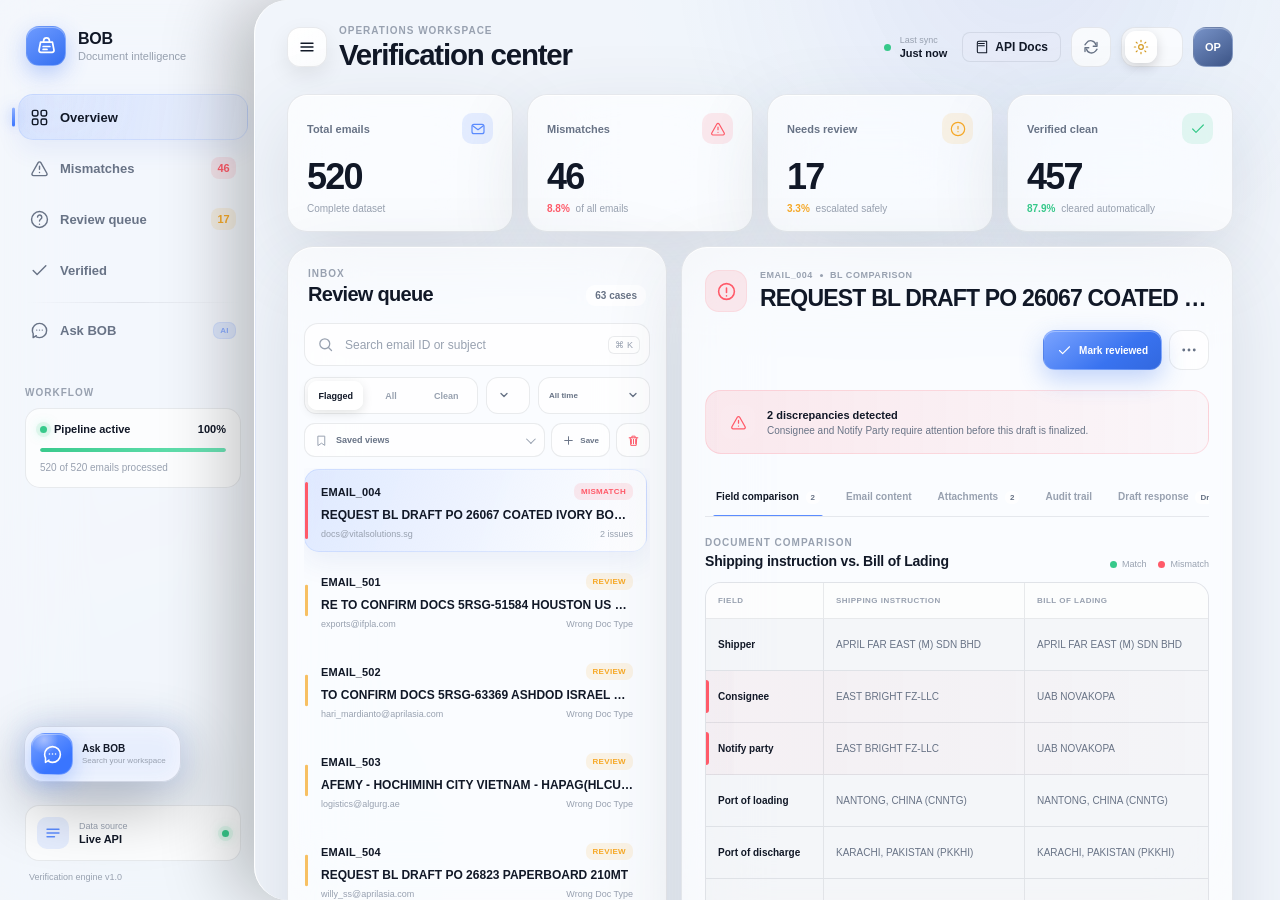
==== commit 07b6b4c2: "UPDATE UI" ====
--- a/frontend/index.html
+++ b/frontend/index.html
@@ -9,6 +9,25 @@
   <link rel="stylesheet" href="./styles.css">
 </head>
 <body>
+  <div class="app-loader" id="appLoader" role="status" aria-live="polite" aria-label="Preparing BOB verification workspace">
+    <div class="loader-ambient" aria-hidden="true"></div>
+    <div class="loader-center">
+      <div class="loader-mark-wrap" aria-hidden="true">
+        <span class="loader-halo"></span>
+        <span class="loader-ring"></span>
+        <span class="loader-mark">
+          <svg viewBox="0 0 24 24"><path d="M5.8 7.5h12.4l1.6 8.2a2 2 0 0 1-2 2.4H6.2a2 2 0 0 1-2-2.4l1.6-8.2Z"/><path d="M9 7.5V5.7A3 3 0 0 1 12 3a3 3 0 0 1 3 2.7v1.8M8.5 12h7M8.5 15h4"/></svg>
+        </span>
+      </div>
+      <div class="loader-copy">
+        <strong>BOB</strong>
+        <span>Preparing verification workspace</span>
+      </div>
+      <div class="loader-progress" aria-hidden="true"><span></span></div>
+      <p class="loader-security"><span></span>Secure document intelligence</p>
+    </div>
+  </div>
+
   <div class="ambient ambient-one" aria-hidden="true"></div>
   <div class="ambient ambient-two" aria-hidden="true"></div>
 
@@ -313,8 +332,21 @@
       <div class="assistant-identity"><span class="assistant-avatar small"><svg viewBox="0 0 24 24"><path d="M8 18.5 4 21v-5.2A8 8 0 0 1 3 12C3 7 7 3 12 3s9 4 9 9-4 9-9 9a9.8 9.8 0 0 1-4-.9"/><path d="M8.5 11.5h.01M12 11.5h.01M15.5 11.5h.01"/></svg></span><span><strong>Ask BOB</strong><small><i></i>Workspace ready</small></span></div>
       <div><button class="icon-button" id="expandAssistant" type="button" aria-label="Open full conversation"><svg viewBox="0 0 24 24"><path d="M8 3H3v5M16 3h5v5M8 21H3v-5M16 21h5v-5"/></svg></button><button class="icon-button" id="closeAssistantCompact" type="button" aria-label="Close assistant"><svg viewBox="0 0 24 24"><path d="m6 6 12 12M18 6 6 18"/></svg></button></div>
     </header>
+    <section class="compact-context-card mismatch" id="compactContextCard" aria-label="Current email actions">
+      <button class="compact-context-summary" id="compactContextToggle" type="button" aria-expanded="false">
+        <span class="compact-context-status" aria-hidden="true"></span>
+        <span class="compact-context-copy"><small>Current email</small><strong id="compactContextId">EMAIL_004</strong><span id="compactContextSubject">Request BL draft</span></span>
+        <span class="compact-context-hint"><small>Quick actions</small><svg viewBox="0 0 24 24"><path d="m8 10 4 4 4-4"/></svg></span>
+      </button>
+      <div class="compact-context-actions">
+        <button type="button" data-context-action="explain"><svg viewBox="0 0 24 24"><path d="M12 22a10 10 0 1 0 0-20 10 10 0 0 0 0 20Z"/><path d="M9.5 9a2.7 2.7 0 1 1 4.6 2c-1.4 1.1-2.1 1.6-2.1 3M12 18h.01"/></svg><span>Explain</span></button>
+        <button type="button" data-context-action="summarize"><svg viewBox="0 0 24 24"><path d="M5 5h14M5 10h14M5 15h9M5 20h6"/></svg><span>Summary</span></button>
+        <button type="button" data-context-action="related"><svg viewBox="0 0 24 24"><circle cx="8" cy="8" r="3"/><circle cx="16" cy="16" r="3"/><path d="m10 10 4 4"/></svg><span>Related</span></button>
+        <button type="button" data-context-action="draft" id="compactDraftAction"><svg viewBox="0 0 24 24"><path d="M4 19.5V5a2 2 0 0 1 2-2h8l6 6v10.5a1.5 1.5 0 0 1-1.5 1.5h-13A1.5 1.5 0 0 1 4 19.5Z"/><path d="M14 3v6h6"/></svg><span>Draft</span></button>
+      </div>
+    </section>
     <div class="assistant-messages compact-messages" id="assistantCompactMessages" aria-live="polite"></div>
-    <div class="assistant-quick-prompts"><button type="button" data-context-action="explain">Explain current</button><button type="button" data-context-action="summarize">Summarize</button><button type="button" data-context-action="draft">Open draft</button><button type="button" data-assistant-prompt="Show the review queue">Review queue</button></div>
+    <div class="assistant-quick-prompts"><button type="button" data-assistant-prompt="Show the review queue">Review queue</button><button type="button" data-assistant-prompt="Show mismatched emails for today">Today’s mismatches</button><button type="button" data-assistant-prompt="Find my latest reviewed email">Latest reviewed</button></div>
     <form class="assistant-composer" data-assistant-form>
       <input type="text" data-assistant-input autocomplete="off" placeholder="Ask BOB…" aria-label="Message Ask BOB">
       <button type="submit" class="assistant-send-button" aria-label="Send message"><svg viewBox="0 0 24 24"><path d="m5 12 7-7 7 7M12 5v14"/></svg></button>
--- a/frontend/styles.css
+++ b/frontend/styles.css
@@ -75,6 +75,40 @@
   -webkit-font-smoothing: antialiased;
   transition: color .35s ease, background .35s ease;
 }
+
+.app-loader {
+  position: fixed;
+  inset: 0;
+  z-index: 9999;
+  display: grid;
+  place-items: center;
+  overflow: hidden;
+  color: #f7f9ff;
+  background:
+    radial-gradient(circle at 50% 42%, rgba(72, 116, 224, .12), transparent 27%),
+    linear-gradient(145deg, #0b0e14, #090b10 62%, #0d1017);
+  opacity: 1;
+  visibility: visible;
+  transition: opacity .72s var(--ease), visibility 0s linear .72s;
+}
+.app-loader.is-ready { opacity: 0; visibility: hidden; pointer-events: none; }
+.loader-ambient { position: absolute; width: min(620px, 78vw); aspect-ratio: 1; border-radius: 50%; background: rgba(74, 119, 232, .08); filter: blur(95px); animation: loaderAmbient 3.8s ease-in-out infinite; }
+.loader-center { position: relative; display: flex; width: min(310px, calc(100vw - 48px)); align-items: center; flex-direction: column; text-align: center; }
+.loader-mark-wrap { position: relative; display: grid; width: 104px; height: 104px; place-items: center; }
+.loader-halo { position: absolute; inset: 7px; border-radius: 31px; background: rgba(76, 124, 245, .3); filter: blur(24px); animation: loaderGlow 2.4s ease-in-out infinite; }
+.loader-ring { position: absolute; inset: 0; border: 1px solid rgba(150, 181, 255, .12); border-radius: 34px; background: linear-gradient(145deg, rgba(255,255,255,.07), rgba(255,255,255,.018)); box-shadow: inset 0 1px 0 rgba(255,255,255,.08), 0 24px 70px rgba(0,0,0,.3); -webkit-backdrop-filter: blur(24px) saturate(150%); backdrop-filter: blur(24px) saturate(150%); animation: loaderBreathe 2.4s ease-in-out infinite; }
+.loader-ring::before { position: absolute; inset: -1px; padding: 1px; border-radius: inherit; background: linear-gradient(125deg, rgba(255,255,255,.22), transparent 28%, transparent 68%, rgba(96,143,255,.18)); content: ""; opacity: .5; -webkit-mask: linear-gradient(#000 0 0) content-box, linear-gradient(#000 0 0); -webkit-mask-composite: xor; mask: linear-gradient(#000 0 0) content-box, linear-gradient(#000 0 0); mask-composite: exclude; }
+.loader-mark { position: relative; display: grid; width: 66px; height: 66px; place-items: center; overflow: hidden; border: 1px solid rgba(255,255,255,.25); border-radius: 22px; color: #fff; background: radial-gradient(circle at 27% 10%, #b8ccff, transparent 34%), linear-gradient(145deg, #76a0ff, #3975ff 68%, #2d61dc); box-shadow: inset 0 1px 0 rgba(255,255,255,.38), 0 14px 35px rgba(48,103,226,.36); }
+.loader-mark::after { position: absolute; top: -45%; left: -80%; width: 46%; height: 190%; background: linear-gradient(90deg, transparent, rgba(255,255,255,.4), transparent); content: ""; transform: rotate(18deg); animation: loaderSweep 2.5s var(--ease) infinite; }
+.loader-mark svg { width: 34px; filter: drop-shadow(0 3px 8px rgba(16,52,142,.28)); }
+.loader-copy { margin-top: 27px; }
+.loader-copy strong, .loader-copy span { display: block; }
+.loader-copy strong { font-size: 24px; font-weight: 680; letter-spacing: -.04em; }
+.loader-copy span { margin-top: 8px; color: rgba(220,227,242,.58); font-size: 11px; letter-spacing: .015em; }
+.loader-progress { width: 188px; height: 3px; margin-top: 25px; overflow: hidden; border-radius: 999px; background: rgba(255,255,255,.07); box-shadow: inset 0 1px 2px rgba(0,0,0,.22); }
+.loader-progress span { display: block; width: 56%; height: 100%; border-radius: inherit; background: linear-gradient(90deg, transparent, #5b8cff 34%, #a7c1ff 58%, transparent); filter: drop-shadow(0 0 7px rgba(91,140,255,.8)); animation: loaderProgress 1.45s var(--ease) infinite; }
+.loader-security { display: flex; margin: 17px 0 0; align-items: center; gap: 7px; color: rgba(191,200,218,.38); font-size: 8px; font-weight: 600; letter-spacing: .08em; text-transform: uppercase; }
+.loader-security span { width: 5px; height: 5px; border-radius: 50%; background: #50d69b; box-shadow: 0 0 10px rgba(80,214,155,.7); animation: loaderStatus 1.8s ease-in-out infinite; }
 
 button, input, select { font: inherit; }
 button { color: inherit; }
@@ -382,8 +416,9 @@
 .legend span { display: flex; align-items: center; gap: 5px; }
 .legend i { width: 7px; height: 7px; border-radius: 50%; }.legend i.match { background: var(--green); }.legend i.mismatch { background: var(--red); }
 
-.comparison-table { overflow: hidden; border: 1px solid var(--border); border-radius: 16px; background: rgba(0,0,0,.025); }
-.comparison-row { position: relative; display: grid; grid-template-columns: minmax(125px, .85fr) minmax(170px, 1.6fr) minmax(170px, 1.6fr) 78px; align-items: stretch; border-bottom: 1px solid var(--border); transition: background .2s ease; }
+.comparison-table { width: 100%; overflow-x: auto; overflow-y: hidden; border: 1px solid var(--border); border-radius: 16px; background: rgba(0,0,0,.025); overscroll-behavior-x: contain; scrollbar-width: thin; scrollbar-color: var(--border-strong) transparent; }
+.comparison-table::-webkit-scrollbar { height: 5px; }.comparison-table::-webkit-scrollbar-track { background: transparent; }.comparison-table::-webkit-scrollbar-thumb { border-radius: 999px; background: var(--border-strong); }
+.comparison-row { position: relative; display: grid; min-width: 620px; grid-template-columns: minmax(118px, .82fr) minmax(150px, 1.5fr) minmax(150px, 1.5fr) minmax(100px, .72fr); align-items: stretch; border-bottom: 1px solid var(--border); transition: background .2s ease; }
 .comparison-row:last-child { border-bottom: 0; }
 .comparison-row:not(.table-head):hover { background: var(--field); }
 .comparison-row.focus-highlight { position: relative; z-index: 2; border-radius: 12px; animation: evidenceFocus 2.2s var(--ease) both; }
@@ -391,11 +426,12 @@
 .comparison-row.is-different::before { position: absolute; top: 9px; bottom: 9px; left: 0; width: 3px; border-radius: 0 3px 3px 0; background: var(--red); content: ""; }
 .comparison-cell { display: flex; min-width: 0; min-height: 51px; padding: 10px 12px; align-items: center; border-right: 1px solid var(--border); color: var(--text-muted); font-size: 10px; line-height: 1.4; }
 .comparison-cell:last-child { border-right: 0; }
+.comparison-cell:nth-child(4) { padding-right: 10px; padding-left: 10px; justify-content: center; }
 .comparison-cell.field-name { color: var(--text); font-weight: 650; }
 .table-head { background: var(--field); }
 .table-head .comparison-cell { min-height: 35px; padding-top: 7px; padding-bottom: 7px; color: var(--text-faint); font-size: 8px; font-weight: 750; letter-spacing: .06em; text-transform: uppercase; }
 .cell-value { display: -webkit-box; overflow: hidden; -webkit-box-orient: vertical; -webkit-line-clamp: 2; }
-.row-result { display: inline-flex; padding: 4px 6px; align-items: center; gap: 4px; border-radius: 7px; font-size: 8px; font-weight: 750; }
+.row-result { display: inline-flex; min-width: 72px; padding: 5px 8px; align-items: center; justify-content: center; gap: 5px; border-radius: 8px; font-size: 8px; font-weight: 750; white-space: nowrap; }
 .row-result svg { width: 11px; }.row-result.match { color: var(--green); background: var(--green-soft); }.row-result.mismatch { color: var(--red); background: var(--red-soft); }
 
 .email-card { overflow: hidden; border: 1px solid var(--border); border-radius: 17px; background: var(--field); }
@@ -499,8 +535,17 @@
 .assistant-disclaimer { position: relative; z-index: 1; margin: 8px auto 0; color: var(--text-faint); font-size: 8px; text-align: center; }
 .assistant-orb { position: fixed; left: 24px; bottom: 118px; z-index: 61; display: flex; height: 56px; padding: 6px 14px 6px 6px; align-items: center; gap: 9px; touch-action: none; user-select: none; border: 1px solid var(--border-strong); border-radius: 19px; color: var(--text); background: var(--panel-strong); box-shadow: 0 22px 65px rgba(0,0,0,.3), inset 0 1px 0 rgba(255,255,255,.12); -webkit-backdrop-filter: blur(32px) saturate(175%); backdrop-filter: blur(32px) saturate(175%); cursor: grab; transform-origin: bottom left; transition: left .5s var(--spring), top .5s var(--spring), transform .45s var(--spring), opacity .28s ease, border-color .25s ease; }.assistant-orb:hover { border-color: rgba(118,159,255,.32); transform: translateY(-4px) scale(1.02); }.assistant-orb.is-dragging { cursor: grabbing; transform: scale(.98); transition: none; }.assistant-orb.compact-open, .assistant-orb.full-open { opacity: 0; pointer-events: none; transform: scale(.72); }
 .assistant-orb-aura { position: absolute; inset: -8px; z-index: -1; border-radius: 25px; background: rgba(67,116,235,.18); filter: blur(12px); opacity: .65; animation: orbBreathe 3.2s ease-in-out infinite; }.assistant-orb-core { display: grid; width: 42px; height: 42px; place-items: center; border: 1px solid rgba(255,255,255,.24); border-radius: 14px; color: #fff; background: radial-gradient(circle at 30% 14%, #a6beff, transparent 32%), linear-gradient(145deg,#76a0ff,#3975ff 70%); box-shadow: inset 0 1px 0 rgba(255,255,255,.32), 0 8px 22px rgba(57,117,255,.3); }.assistant-orb-core svg { width: 21px; }.assistant-orb-label { text-align: left; }.assistant-orb-label strong, .assistant-orb-label small { display: block; }.assistant-orb-label strong { font-size: 10px; }.assistant-orb-label small { margin-top: 2px; color: var(--text-faint); font-size: 8px; }
-.assistant-compact { position: fixed; left: 23px; bottom: 22px; z-index: 62; display: grid; width: min(390px, calc(100vw - 28px)); height: min(590px, calc(100vh - 40px)); grid-template-rows: 66px minmax(0,1fr) auto 58px; overflow: hidden; border-radius: 25px; opacity: 0; pointer-events: none; transform: translateY(28px) scale(.88); transform-origin: bottom left; transition: left .5s var(--spring), top .5s var(--spring), opacity .32s ease, transform .52s var(--spring); }.assistant-compact.visible { opacity: 1; pointer-events: auto; transform: none; }.assistant-compact.is-dragging { transition: none; }
+.assistant-compact { position: fixed; left: 23px; bottom: 22px; z-index: 62; display: grid; width: min(390px, calc(100vw - 28px)); height: min(590px, calc(100vh - 40px)); grid-template-rows: 66px auto minmax(0,1fr) auto 58px; overflow: hidden; border-radius: 25px; opacity: 0; pointer-events: none; transform: translateY(28px) scale(.88); transform-origin: bottom left; transition: left .5s var(--spring), top .5s var(--spring), opacity .32s ease, transform .52s var(--spring); }.assistant-compact.visible { opacity: 1; pointer-events: auto; transform: none; }.assistant-compact.is-dragging { transition: none; }
 .assistant-compact-header { display: flex; padding: 0 13px 0 15px; align-items: center; justify-content: space-between; touch-action: none; user-select: none; border-bottom: 1px solid var(--border); background: linear-gradient(110deg, rgba(91,140,255,.12), transparent); cursor: grab; }.assistant-compact.is-dragging .assistant-compact-header { cursor: grabbing; }.assistant-compact-header button { cursor: pointer; }.assistant-compact-header > div:last-child { display: flex; gap: 5px; }.assistant-compact-header .icon-button { width: 34px; height: 34px; border-radius: 11px; }.assistant-compact-header .icon-button svg { width: 15px; }
+.compact-context-card { position: relative; max-height: 51px; margin: 9px 10px 0; overflow: hidden; border: 1px solid var(--border); border-radius: 16px; background: linear-gradient(125deg, rgba(91,140,255,.105), var(--field) 62%); box-shadow: inset 0 1px 0 rgba(255,255,255,.065); transition: max-height .5s var(--spring), border-color .3s ease, box-shadow .35s ease, transform .35s var(--spring); }
+.compact-context-card::before { position: absolute; inset: 0 auto 0 0; width: 3px; border-radius: 4px; background: var(--green); content: ""; opacity: .8; transition: .3s ease; }.compact-context-card.mismatch::before { background: var(--red); }.compact-context-card.review::before { background: var(--amber); }
+.compact-context-card:hover, .compact-context-card:focus-within, .compact-context-card.is-expanded { max-height: 116px; border-color: rgba(103,150,255,.25); box-shadow: inset 0 1px 0 rgba(255,255,255,.08), 0 13px 34px rgba(0,0,0,.14); transform: translateY(-1px); }
+.compact-context-summary { display: grid; width: 100%; height: 50px; padding: 0 11px 0 13px; grid-template-columns: 7px minmax(0,1fr) auto; align-items: center; gap: 10px; border: 0; color: var(--text); background: transparent; cursor: pointer; text-align: left; }
+.compact-context-status { width: 6px; height: 6px; border-radius: 50%; background: var(--green); box-shadow: 0 0 0 4px var(--green-soft); }.compact-context-card.mismatch .compact-context-status { background: var(--red); box-shadow: 0 0 0 4px var(--red-soft); }.compact-context-card.review .compact-context-status { background: var(--amber); box-shadow: 0 0 0 4px var(--amber-soft); }
+.compact-context-copy { display: grid; min-width: 0; grid-template-columns: auto minmax(0,1fr); align-items: center; column-gap: 6px; }.compact-context-copy small { color: var(--text-faint); font-size: 6px; font-weight: 750; letter-spacing: .085em; text-transform: uppercase; }.compact-context-copy strong { font-size: 9px; letter-spacing: .02em; }.compact-context-copy > span { grid-column: 1 / -1; margin-top: 2px; overflow: hidden; color: var(--text-muted); font-size: 8px; text-overflow: ellipsis; white-space: nowrap; }
+.compact-context-hint { display: flex; align-items: center; gap: 5px; color: var(--text-faint); }.compact-context-hint small { font-size: 7px; font-weight: 650; white-space: nowrap; }.compact-context-hint svg { width: 13px; transition: transform .4s var(--spring); }.compact-context-card:hover .compact-context-hint svg, .compact-context-card:focus-within .compact-context-hint svg, .compact-context-card.is-expanded .compact-context-hint svg { transform: rotate(180deg); }
+.compact-context-actions { display: grid; height: 58px; padding: 5px 8px 9px; grid-template-columns: repeat(auto-fit,minmax(58px,1fr)); gap: 5px; border-top: 1px solid transparent; opacity: 0; transform: translateY(-7px); transition: opacity .24s ease, transform .42s var(--spring), border-color .25s ease; }.compact-context-card:hover .compact-context-actions, .compact-context-card:focus-within .compact-context-actions, .compact-context-card.is-expanded .compact-context-actions { border-color: var(--border); opacity: 1; transform: none; }
+.compact-context-actions button { display: grid; min-width: 0; padding: 5px 3px; place-items: center; gap: 3px; border: 1px solid transparent; border-radius: 11px; color: var(--text-muted); background: transparent; cursor: pointer; font-size: 7px; font-weight: 680; transition: .25s var(--spring); }.compact-context-actions button:hover { border-color: var(--border); color: var(--text); background: var(--field-hover); transform: translateY(-2px); }.compact-context-actions button[hidden] { display: none; }.compact-context-actions svg { width: 14px; color: var(--accent); }
 .compact-messages { padding: 16px 13px 8px; }.compact-messages .assistant-message { margin-bottom: 13px; }.compact-messages .assistant-bubble { font-size: 10px; }.compact-messages .assistant-message-stack { width: calc(100% - 34px); }.compact-messages .assistant-result-stack { width: 100%; }.compact-messages .assistant-result-card { padding: 9px 9px 9px 11px; }.compact-messages .assistant-result-stack .assistant-result-card:nth-child(n+4) { display: none; }
 .assistant-quick-prompts { display: flex; padding: 6px 12px 8px; gap: 6px; overflow-x: auto; scrollbar-width: none; }.assistant-quick-prompts::-webkit-scrollbar { display: none; }.assistant-quick-prompts button { height: 27px; padding: 0 9px; flex: 0 0 auto; border: 1px solid var(--border); border-radius: 999px; color: var(--text-muted); background: var(--field); cursor: pointer; font-size: 8px; font-weight: 650; transition: .22s ease; }.assistant-quick-prompts button:hover { color: var(--text); border-color: rgba(102,148,255,.28); background: var(--accent-soft); }
 .assistant-compact > .assistant-composer { margin: 0 10px 10px; min-height: 46px; border-radius: 15px; box-shadow: inset 0 1px 0 rgba(255,255,255,.06); }
@@ -545,6 +590,12 @@
 @keyframes typingDot { 0%, 60%, 100% { opacity: .34; transform: translateY(0); } 30% { opacity: 1; transform: translateY(-3px); } }
 @keyframes orbBreathe { 0%,100% { opacity: .35; transform: scale(.94); } 50% { opacity: .8; transform: scale(1.06); } }
 @keyframes evidenceFocus { 0%,100% { background: transparent; box-shadow: none; } 18%,72% { background: rgba(255,90,105,.12); box-shadow: inset 3px 0 0 var(--red), 0 0 0 1px rgba(255,90,105,.16), 0 10px 30px rgba(255,90,105,.08); } }
+@keyframes loaderGlow { 0%,100% { opacity: .34; transform: scale(.9); } 50% { opacity: .95; transform: scale(1.13); } }
+@keyframes loaderBreathe { 0%,100% { transform: scale(.965); border-radius: 31px; } 50% { transform: scale(1.025); border-radius: 37px; } }
+@keyframes loaderSweep { 0%,34% { left: -80%; opacity: 0; } 48% { opacity: .7; } 70%,100% { left: 140%; opacity: 0; } }
+@keyframes loaderProgress { from { transform: translateX(-112%); } to { transform: translateX(190%); } }
+@keyframes loaderAmbient { 0%,100% { opacity: .45; transform: scale(.88); } 50% { opacity: 1; transform: scale(1.08); } }
+@keyframes loaderStatus { 0%,100% { opacity: .45; } 50% { opacity: 1; } }
 
 @media (max-width: 1180px) {
   .app-shell { grid-template-columns: 238px minmax(0,1fr); }
@@ -552,7 +603,7 @@
   .main-content { padding-right: 20px; padding-left: 20px; }
   .workspace-grid { grid-template-columns: 320px minmax(0,1fr); }
   .detail-actions .secondary-button { width: 40px; padding: 0; justify-content: center; font-size: 0; }
-  .comparison-row { grid-template-columns: 110px minmax(140px,1.4fr) minmax(140px,1.4fr) 70px; }
+  .comparison-row { grid-template-columns: 110px minmax(140px,1.4fr) minmax(140px,1.4fr) minmax(96px,.72fr); }
 }
 
 @media (max-width: 1680px) and (min-width: 961px) {
@@ -597,8 +648,7 @@
   .summary-banner { align-items: flex-start; }.summary-banner p { white-space: normal; }
   .tab-bar button { padding: 0 8px; }
   .comparison-head { align-items: flex-start; }.legend { display: none; }
-  .comparison-table { overflow-x: auto; }
-  .comparison-row { min-width: 650px; }
+  .comparison-row { min-width: 620px; }
   .attachment-grid { grid-template-columns: 1fr; }
   .draft-composer-head, .draft-evidence, .draft-actions { align-items: flex-start; flex-direction: column; }
   .draft-state { align-self: flex-start; }.draft-field-chips { justify-content: flex-start; }.draft-address-row { grid-template-columns: 48px minmax(0,1fr); }.draft-address-row i { display: none; }
